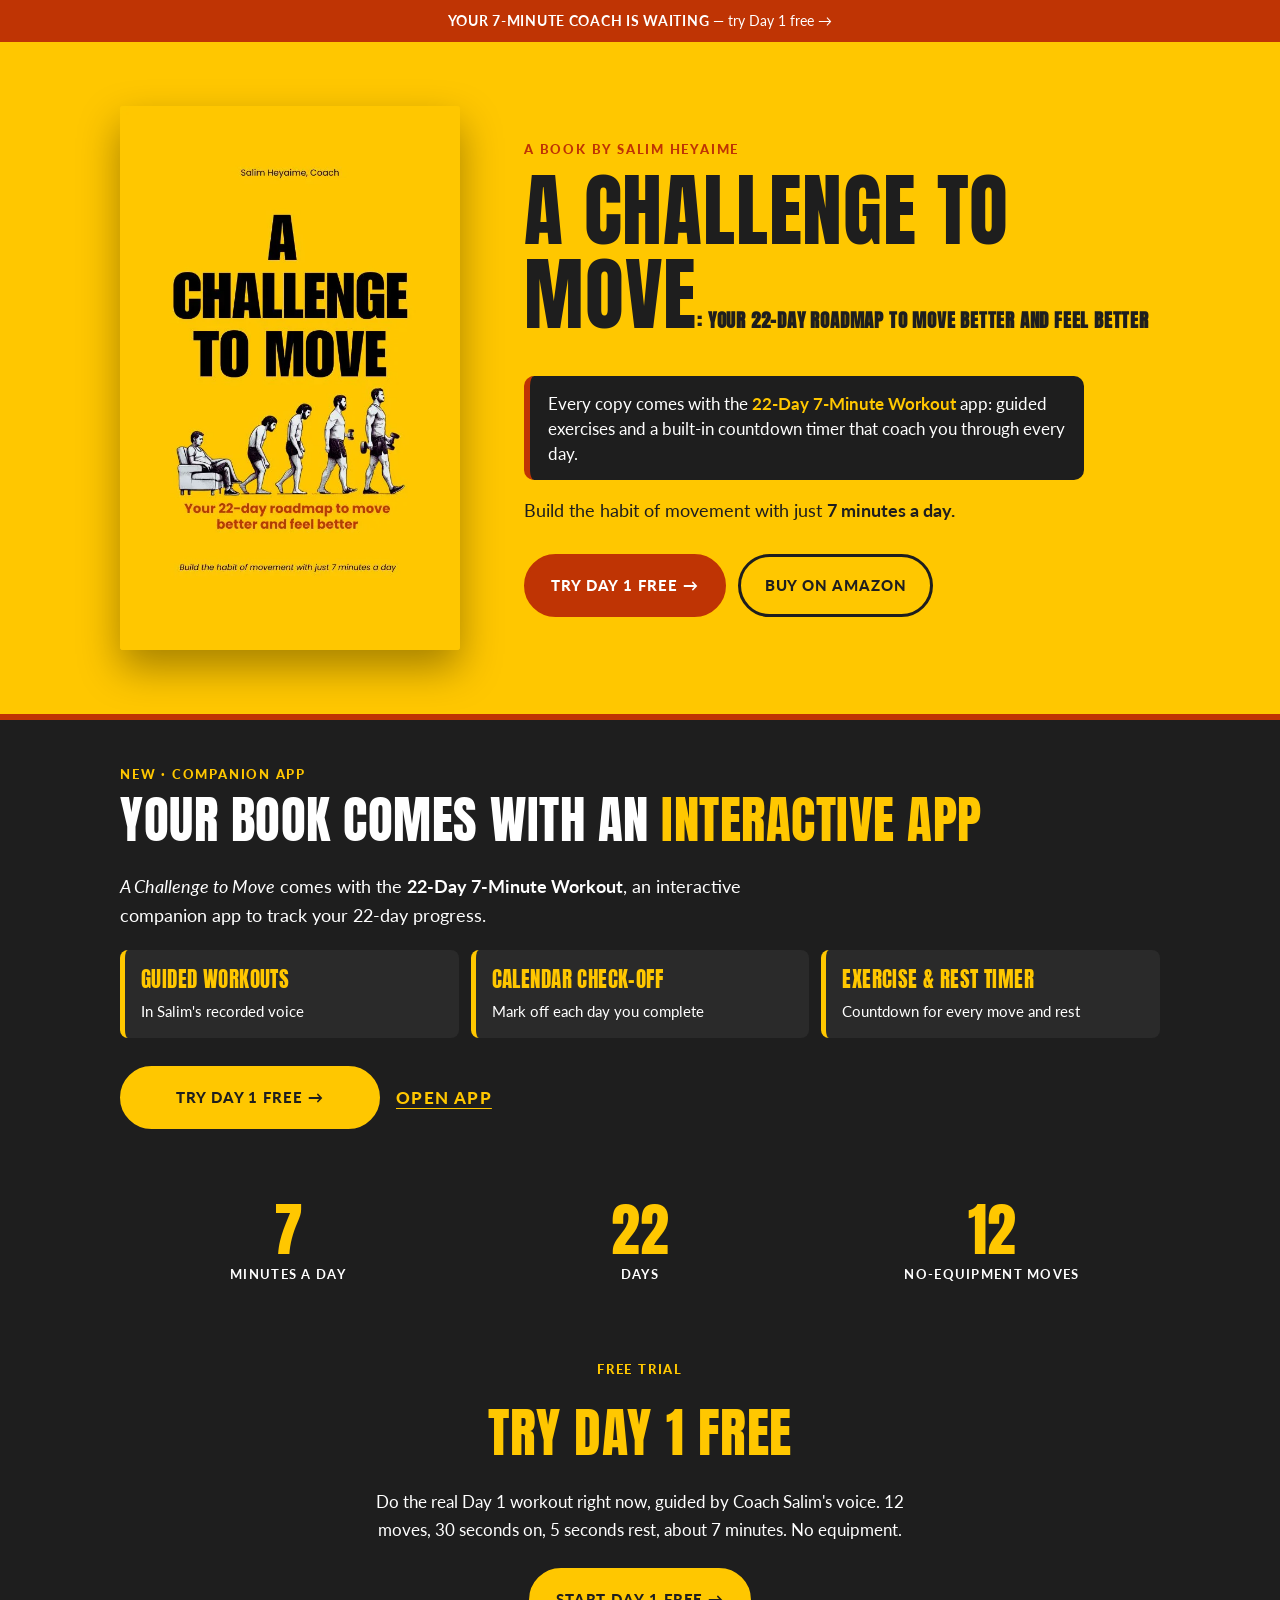
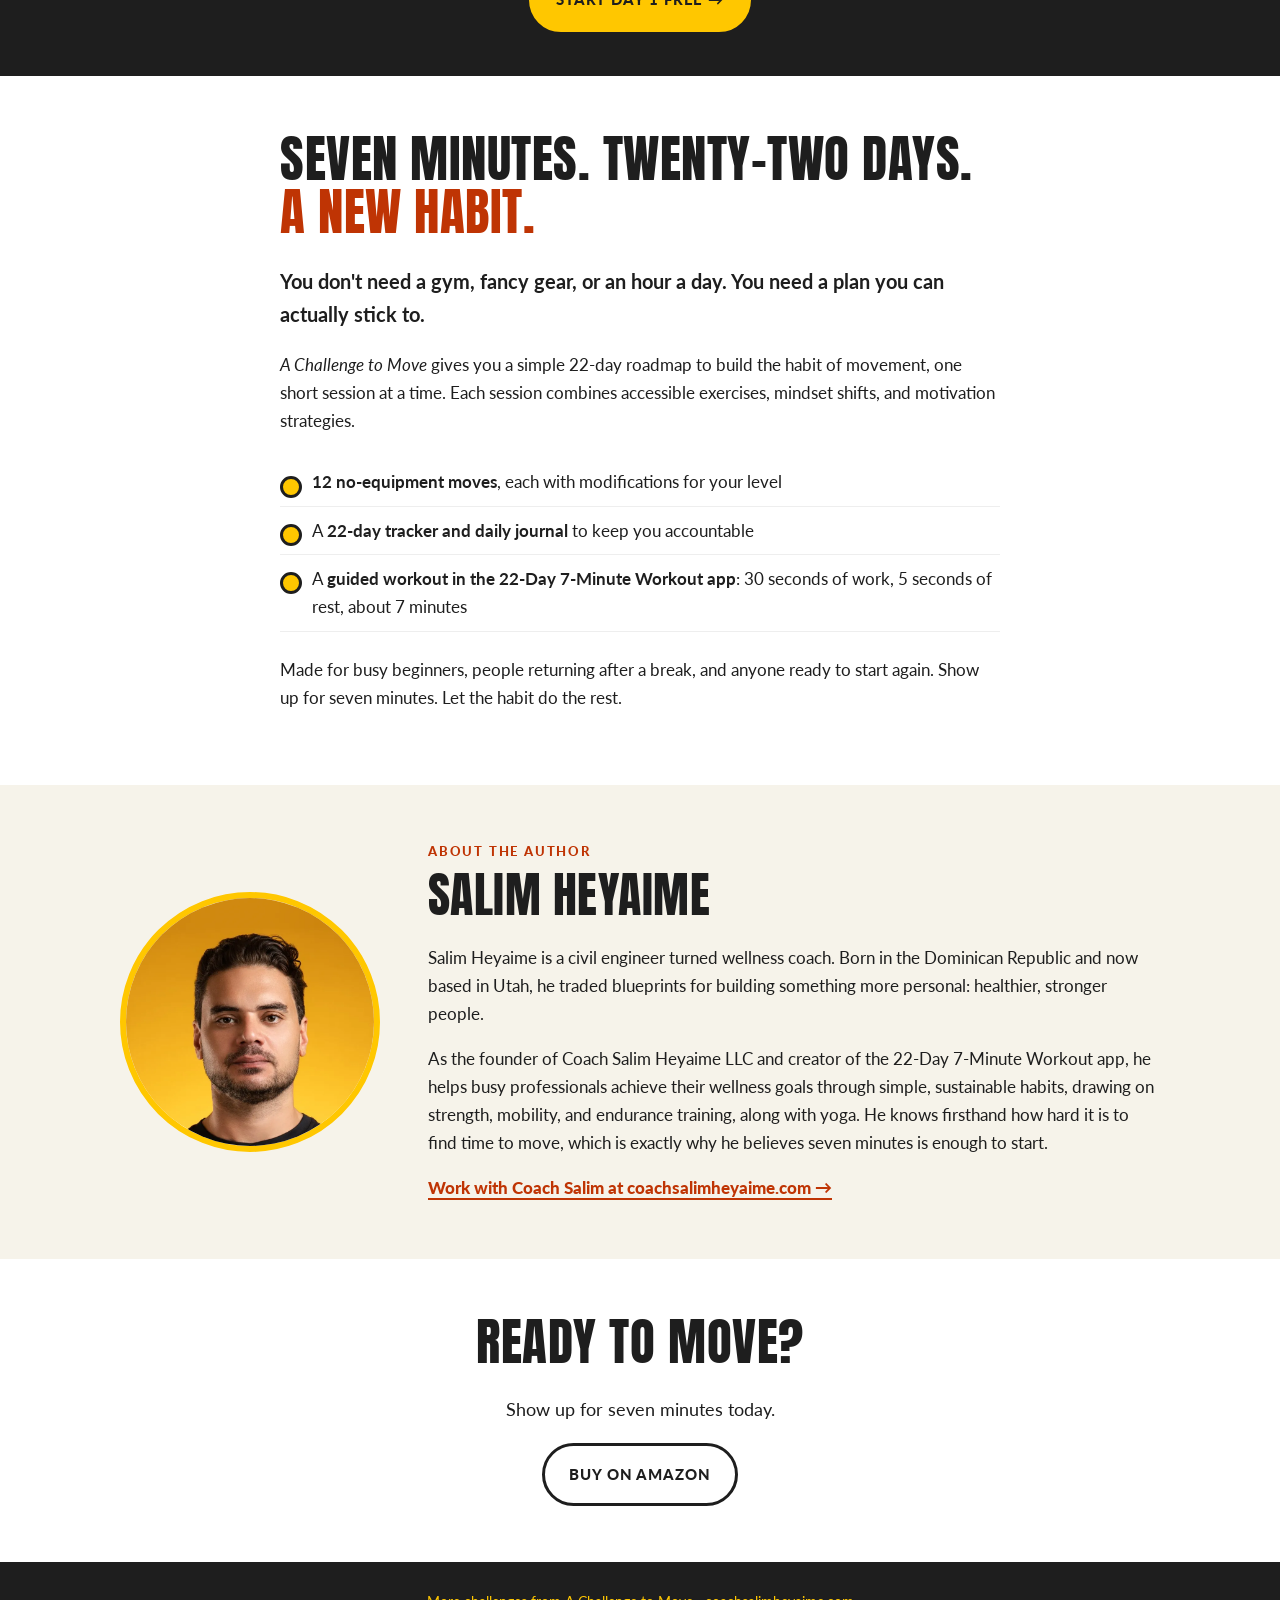
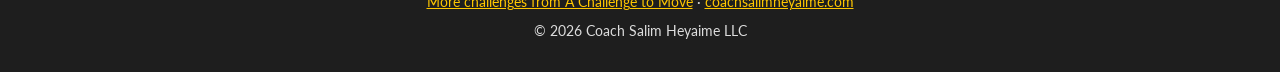
==== index.html @ e71013c6 "Merge remote-tracking branch 'origin/main' into preview/headshot-lower" ====
<!DOCTYPE html>
<html lang="en">
<head>
<!-- Google tag (gtag.js) -->
<script async src="https://www.googletagmanager.com/gtag/js?id=G-0BK0TK88WT"></script>
<script>window.dataLayer=window.dataLayer||[];function gtag(){dataLayer.push(arguments);}gtag('js',new Date());gtag('config','G-0BK0TK88WT');</script>
<script src="/js/ga-events.js" defer></script>
<meta charset="utf-8">
<meta name="viewport" content="width=device-width, initial-scale=1">
<title>A Challenge to Move | 22-Day Roadmap by Salim Heyaime</title>
<meta name="description" content="A 22-day roadmap to build the habit of movement in 7 minutes a day, no equipment. Every paperback comes with a guided workout app. By Salim Heyaime.">
<link rel="canonical" href="https://book.coachsalimheyaime.com/">
<meta name="theme-color" content="#FFC700">
<meta property="og:type" content="book">
<meta property="og:title" content="A Challenge to Move by Salim Heyaime">
<meta property="og:description" content="Your 22-Day Roadmap to Move Better and Feel Better. Build the habit of movement with just 7 minutes a day.">
<meta property="og:url" content="https://book.coachsalimheyaime.com/">
<meta property="og:image" content="https://book.coachsalimheyaime.com/img/og.jpg">
<meta property="og:image:width" content="1200">
<meta property="og:image:height" content="630">
<meta property="og:image:alt" content="A Challenge to Move book cover by Salim Heyaime">
<meta name="twitter:card" content="summary_large_image">
<meta name="twitter:title" content="A Challenge to Move | 22-Day Roadmap by Salim Heyaime">
<meta name="twitter:description" content="A 22-day roadmap to build the habit of movement in 7 minutes a day, no equipment. Every paperback comes with a guided workout app. By Salim Heyaime.">
<meta name="twitter:image" content="https://book.coachsalimheyaime.com/img/og.jpg">
<link rel="icon" href="favicon.ico" sizes="any">
<link rel="icon" type="image/png" sizes="32x32" href="favicon-32.png">
<link rel="apple-touch-icon" href="apple-touch-icon.png">
<link rel="preconnect" href="https://fonts.googleapis.com">
<link rel="preconnect" href="https://fonts.gstatic.com" crossorigin>
<link rel="stylesheet" href="https://fonts.googleapis.com/css2?family=Anton&amp;family=Lato:wght@400;700;900&amp;display=swap">
<link rel="stylesheet" href="styles.css">
<script type="application/ld+json">
{"@context":"https://schema.org","@type":"Book","name":"A Challenge to Move","alternativeHeadline":"Your 22-Day Roadmap to Move Better and Feel Better","author":{"@type":"Person","name":"Salim Heyaime","url":"https://coachsalimheyaime.com"},"image":"https://book.coachsalimheyaime.com/img/book-cover.jpg","url":"https://book.coachsalimheyaime.com/","bookFormat":"https://schema.org/Paperback","sameAs":"https://www.amazon.com/dp/B0HN22P5F4","offers":{"@type":"Offer","url":"https://www.amazon.com/dp/B0HN22P5F4"}}
</script>
</head>
<body>
<a class="skip" href="#main">Skip to content</a>
<a class="try-strip" href="/try/"><strong>Your 7-minute coach is waiting</strong> &mdash; try Day 1 free &rarr;</a>
<header class="hero">
  <div class="wrap hero-grid">
    <picture class="cover">
      <source srcset="img/book-cover.webp" type="image/webp">
      <img src="img/book-cover.jpg" width="625" height="1000" alt="A Challenge to Move book cover: Your 22-Day Roadmap to Move Better and Feel Better, by Salim Heyaime">
    </picture>
    <div class="hero-text">
      <p class="eyebrow">A book by Salim Heyaime</p>
      <h1>A Challenge to Move<span class="subtitle">: Your 22-Day Roadmap to Move Better and Feel Better</span></h1>
      <p class="app-pitch">Every copy comes with the <strong>22-Day 7-Minute Workout</strong> app: guided exercises and a built-in countdown timer that coach you through every day.</p>
      <p class="tagline">Build the habit of movement with just <strong>7 minutes a day.</strong></p>
      <div class="ctas">
        <a class="btn btn-dark" href="/try/">Try Day 1 free &rarr;</a>
        <a class="btn btn-secondary" href="https://www.amazon.com/dp/B0HN22P5F4" target="_blank" rel="noopener">Buy on Amazon</a>
      </div>
    </div>
  </div>
</header>

<main id="main">
  <section class="app-announce" aria-labelledby="app-h">
    <div class="wrap app-grid">
      <div>
        <p class="eyebrow">New &middot; Companion app</p>
        <h2 id="app-h">Your book comes with an <span class="y">interactive app</span></h2>
        <p class="app-lede"><em>A Challenge to Move</em> comes with the <strong>22-Day 7-Minute Workout</strong>, an interactive companion app to track your 22-day progress.</p>
        <ul class="app-feats">
          <li><b>Guided workouts</b><span>In Salim's recorded voice</span></li>
          <li><b>Calendar check-off</b><span>Mark off each day you complete</span></li>
          <li><b>Exercise &amp; rest timer</b><span>Countdown for every move and rest</span></li>
        </ul>
        <div class="app-ctas">
          <a class="btn btn-yellow" href="/try/">Try Day 1 free &rarr;</a>
          <a class="app-link" href="https://app.coachsalimheyaime.com">Open App</a>
        </div>
      </div>
    </div>
  </section>
  <section class="band" aria-labelledby="stats-h">
    <h2 id="stats-h" class="visually-hidden">The program at a glance</h2>
    <ul class="wrap stats">
      <li><span class="num">7</span><span class="lbl">minutes a day</span></li>
      <li><span class="num">22</span><span class="lbl">days</span></li>
      <li><span class="num">12</span><span class="lbl">no-equipment moves</span></li>
    </ul>
  </section>

  <section class="try-band" aria-labelledby="try-h">
    <div class="wrap">
      <p class="eyebrow">Free trial</p>
      <h2 id="try-h">Try Day 1 free</h2>
      <p>Do the real Day 1 workout right now, guided by Coach Salim's voice. 12 moves, 30 seconds on, 5 seconds rest, about 7 minutes. No equipment.</p>
      <a class="btn btn-primary" href="/try/">Start Day 1 free &rarr;</a>
    </div>
  </section>

  <section class="about-book wrap" aria-labelledby="book-h">
    <h2 id="book-h">Seven minutes. Twenty-two days. <span class="rust">A new habit.</span></h2>
    <p class="lead">You don't need a gym, fancy gear, or an hour a day. You need a plan you can actually stick to.</p>
    <p><em>A Challenge to Move</em> gives you a simple 22-day roadmap to build the habit of movement, one short session at a time. Each session combines accessible exercises, mindset shifts, and motivation strategies.</p>
    <ul class="features">
      <li><strong>12 no-equipment moves</strong>, each with modifications for your level</li>
      <li>A <strong>22-day tracker and daily journal</strong> to keep you accountable</li>
      <li>A <strong>guided workout in the 22-Day 7-Minute Workout app</strong>: 30 seconds of work, 5 seconds of rest, about 7 minutes</li>
    </ul>
    <p>Made for busy beginners, people returning after a break, and anyone ready to start again. Show up for seven minutes. Let the habit do the rest.</p>
  </section>

  <section class="author" aria-labelledby="author-h">
    <div class="wrap author-grid">
      <picture class="portrait">
        <source srcset="img/salim-headshot-2026-headroom.webp" type="image/webp">
        <img src="img/salim-headshot-2026-headroom.jpg" width="400" height="540" alt="Portrait of coach Salim Heyaime" loading="lazy">
      </picture>
      <div>
        <p class="eyebrow">About the author</p>
        <h2 id="author-h">Salim Heyaime</h2>
        <p>Salim Heyaime is a civil engineer turned wellness coach. Born in the Dominican Republic and now based in Utah, he traded blueprints for building something more personal: healthier, stronger people.</p>
        <p>As the founder of Coach Salim Heyaime LLC and creator of the 22-Day 7-Minute Workout app, he helps busy professionals achieve their wellness goals through simple, sustainable habits, drawing on strength, mobility, and endurance training, along with yoga. He knows firsthand how hard it is to find time to move, which is exactly why he believes seven minutes is enough to start.</p>
        <a class="text-link" href="https://coachsalimheyaime.com">Work with Coach Salim at coachsalimheyaime.com &rarr;</a>
      </div>
    </div>
  </section>

  <section class="final wrap" aria-labelledby="final-h">
    <h2 id="final-h">Ready to move?</h2>
    <p>Show up for seven minutes today.</p>
    <div class="ctas center">
      <a class="btn btn-secondary dark" href="https://www.amazon.com/dp/B0HN22P5F4" target="_blank" rel="noopener">Buy on Amazon</a>
    </div>
  </section>
</main>

<footer class="footer">
  <div class="wrap">
    <p><a href="https://achallengetomove.com">More challenges from A Challenge to Move</a> · <a href="https://coachsalimheyaime.com">coachsalimheyaime.com</a></p>
    <p>&copy; <span id="yr">2026</span> Coach Salim Heyaime LLC</p>
  </div>
</footer>
<script>document.getElementById('yr').textContent=new Date().getFullYear();</script>
</body>
</html>
---- styles.css ----
:root{--y:#FFC700;--c:#1E1E1E;--r:#BF3404;--w:#fff;--max:1080px}
*{box-sizing:border-box}
html{scroll-behavior:smooth}
body{margin:0;font-family:Lato,system-ui,sans-serif;font-size:1.0625rem;line-height:1.65;color:var(--c);background:var(--w)}
img{max-width:100%;height:auto;display:block}
h1,h2{font-family:Anton,Impact,sans-serif;font-weight:400;text-transform:uppercase;letter-spacing:.01em;line-height:1.05;margin:0 0 .5em}
a{color:inherit}
.wrap{max-width:var(--max);margin:0 auto;padding:0 1.25rem}
.skip{position:absolute;left:-999px;top:0;background:var(--c);color:var(--y);padding:.5rem 1rem;z-index:10}
.skip:focus{left:0}
.visually-hidden{position:absolute;width:1px;height:1px;overflow:hidden;clip:rect(0 0 0 0);white-space:nowrap}
.hero{background:var(--y);padding:2.5rem 0 3rem}
.hero-grid{display:grid;gap:2rem;justify-items:center;text-align:center}
.cover img{width:min(70vw,300px);box-shadow:0 18px 40px rgba(0,0,0,.35);border-radius:3px}
.eyebrow{font-weight:900;text-transform:uppercase;letter-spacing:.14em;font-size:.8rem;color:var(--r);margin:0 0 .5rem}
h1{font-size:clamp(2.6rem,10vw,5rem)}
.subtitle{font-weight:700;font-size:1.2rem;margin:0 0 1rem}
.tagline{font-size:1.1rem;margin:0 0 1.75rem}
.ctas{display:flex;flex-direction:column;gap:.75rem;width:100%;max-width:340px;margin:0 auto}
.btn{display:inline-block;text-align:center;text-decoration:none;font-weight:900;text-transform:uppercase;letter-spacing:.06em;font-size:.95rem;padding:1rem 1.5rem;border-radius:999px;border:3px solid var(--c);transition:transform .15s,box-shadow .15s}
.btn:hover{transform:translateY(-2px);box-shadow:0 6px 0 var(--c)}
.btn:focus-visible,a:focus-visible{outline:3px solid var(--r);outline-offset:3px}
.btn-primary{background:var(--c);color:var(--y)}
.btn-secondary{background:transparent;color:var(--c)}
.band{background:var(--c);color:var(--w);padding:1.75rem 0}
.stats{list-style:none;margin:0 auto;display:grid;grid-template-columns:repeat(3,1fr);gap:1rem;text-align:center}
.num{display:block;font-family:Anton,Impact,sans-serif;font-size:clamp(2.4rem,9vw,3.6rem);color:var(--y);line-height:1}
.lbl{font-size:.8rem;text-transform:uppercase;letter-spacing:.1em;font-weight:700}
.about-book{padding:3.5rem 1.25rem;max-width:760px}
.about-book h2,.final h2{font-size:clamp(2rem,7vw,3.2rem)}
.rust{color:var(--r)}
.lead{font-size:1.25rem;font-weight:700}
.features{list-style:none;padding:0;margin:1.5rem 0}
.features li{position:relative;padding:.6rem 0 .6rem 2rem;border-bottom:1px solid #eee}
.features li::before{content:"";position:absolute;left:0;top:1.05rem;width:1rem;height:1rem;background:var(--y);border:3px solid var(--c);border-radius:50%}
.about-book .btn{margin-top:1rem}
.author{background:#f6f3ea;padding:3.5rem 0}
.author-grid{display:grid;gap:2rem;align-items:center}
.portrait img{width:220px;border-radius:50%;aspect-ratio:1;object-fit:cover;object-position:top;border:6px solid var(--y);margin:0 auto}
.author h2{font-size:clamp(2rem,7vw,3rem)}
.text-link{font-weight:900;color:var(--r);text-decoration-thickness:2px;text-underline-offset:4px}
.final{text-align:center;padding:3.5rem 1.25rem}
.final p{font-size:1.15rem}
.btn-secondary.dark{color:var(--c)}
.footer{background:var(--c);color:#ddd;text-align:center;font-size:.9rem;padding:1.5rem 0}
.footer p{margin:.3rem 0}
.footer a{color:var(--y)}
@media (min-width:820px){
 .hero{padding:4rem 0}
 .hero-grid{grid-template-columns:auto 1fr;text-align:left;justify-items:start;gap:4rem;align-items:center}
 .cover img{width:340px}
 .ctas{flex-direction:row;align-items:flex-start;max-width:none;margin:0}
 .ctas.center{justify-content:center}
 .author-grid{grid-template-columns:260px 1fr;gap:3rem}
 .portrait img{width:260px}
}
@media (prefers-reduced-motion:reduce){*{transition:none!important;scroll-behavior:auto!important}}

.btn-dark{background:var(--r);color:var(--w);border-color:var(--r)}
.btn-dark:hover{background:var(--c);border-color:var(--c);color:var(--y)}
.try-band .btn-primary{background:var(--y);color:var(--c);border-color:var(--y)}
.try-band{background:var(--c);color:var(--w);text-align:center;padding:2.75rem 0}
.try-band h2{color:var(--y);font-size:clamp(2.2rem,8vw,3.4rem)}
.try-band p{max-width:560px;margin:0 auto 1.5rem}
.try-band .eyebrow{color:var(--y)}
.try-strip{display:block;background:var(--r);color:var(--w);text-align:center;text-decoration:none;font-size:.9rem;padding:.7rem 1rem;line-height:1.35}
.try-strip strong{text-transform:uppercase;letter-spacing:.05em}
.try-strip:hover{background:var(--c);color:var(--y)}

.app-announce{background:var(--c);color:var(--w);padding:2.75rem 0;border-top:6px solid var(--r)}
.app-announce .eyebrow{color:var(--y)}
.app-announce h2{font-size:clamp(2rem,7vw,3.2rem)}.app-announce .y{color:var(--y)}
.app-lede{font-size:1.1rem;max-width:640px;margin:0 0 1.25rem}
.app-feats{list-style:none;padding:0;margin:0 0 1.75rem;display:grid;gap:.75rem}
.app-feats li{background:#2a2a2a;border-left:5px solid var(--y);border-radius:8px;padding:.8rem 1rem}
.app-feats b{display:block;font-family:Anton,Impact,sans-serif;font-weight:400;text-transform:uppercase;font-size:1.3rem;color:var(--y);letter-spacing:.02em}
.app-feats span{font-size:.95rem}
.app-ctas{display:flex;flex-direction:column;gap:1rem;align-items:stretch;max-width:340px}
.btn-yellow{background:var(--y);color:var(--c);border-color:var(--y)}
.btn-yellow:hover{box-shadow:0 6px 0 var(--r)}
.app-link{color:var(--y);font-weight:900;text-transform:uppercase;letter-spacing:.08em;text-align:center;text-underline-offset:4px}
.app-link:hover{color:var(--w)}
@media(min-width:800px){.app-feats{grid-template-columns:repeat(3,1fr)}.app-ctas{flex-direction:row;align-items:center;max-width:none}.app-ctas .btn{min-width:260px}}
.app-pitch{background:var(--c);color:var(--w);border-left:6px solid var(--r);border-radius:10px;padding:.9rem 1.1rem;font-size:1.05rem;line-height:1.5;margin:0 0 1rem;max-width:560px;text-align:left}
.app-pitch strong{color:var(--y)}

/* Amazon buy button + small price label */
.buy{display:flex;flex-direction:column;align-items:stretch;gap:.4rem}
.price-note{display:block;text-align:center;font-size:.85rem;font-weight:700;letter-spacing:.02em;color:rgba(30,30,30,.72);line-height:1.3}
.pitch .price-note{color:#ddd;margin:.6rem 0 0}
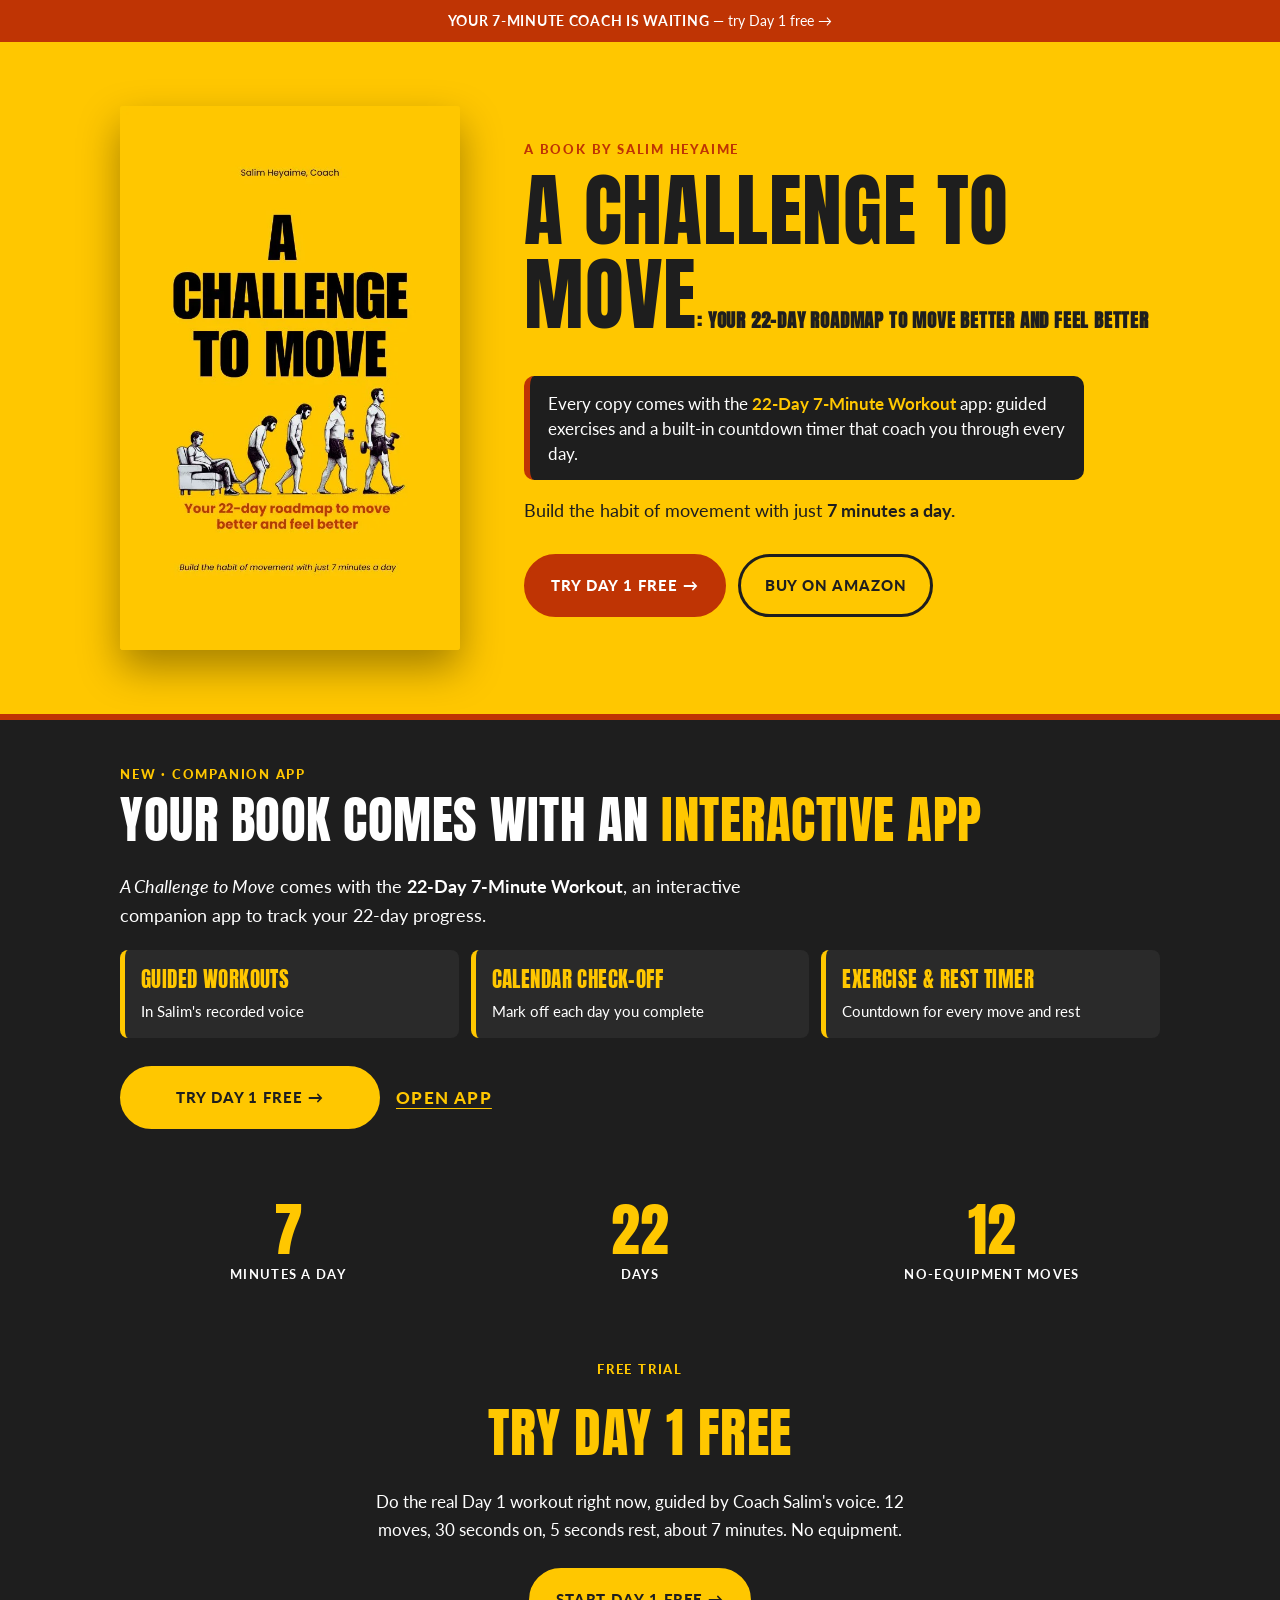
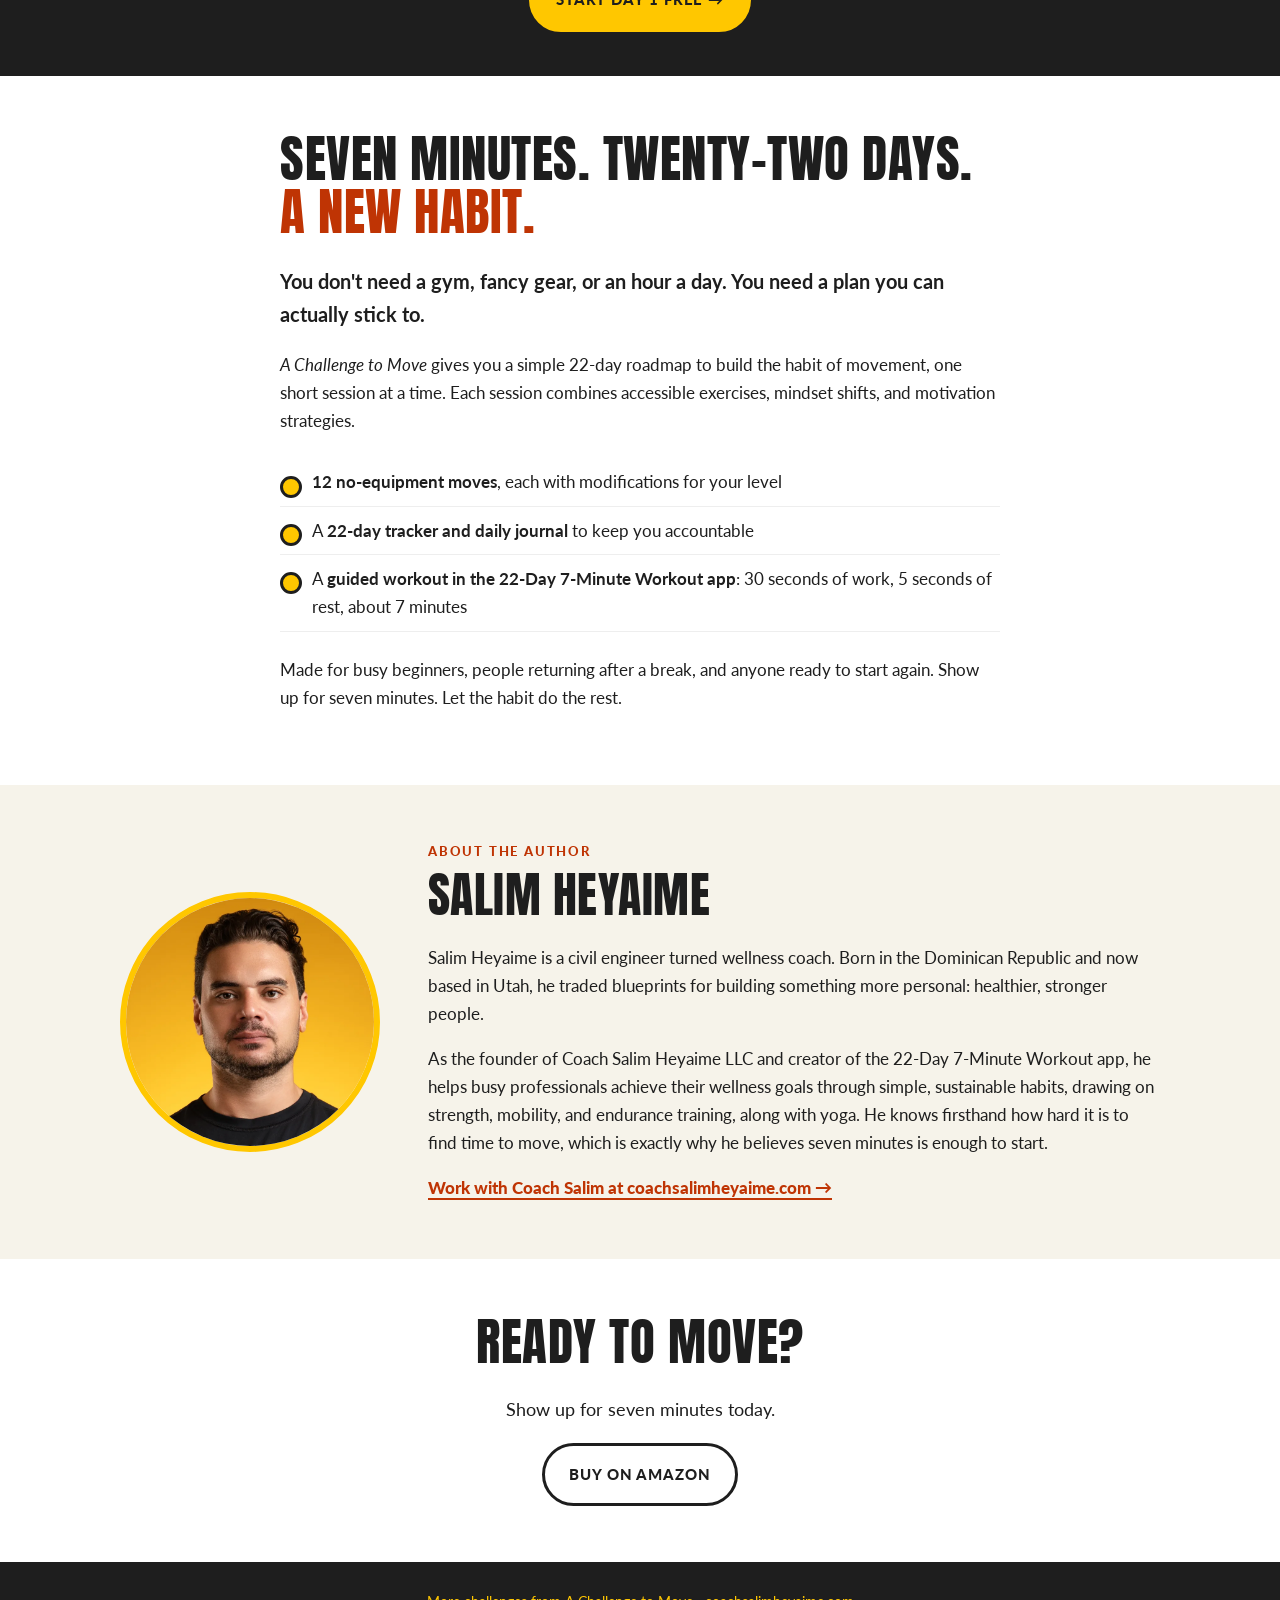
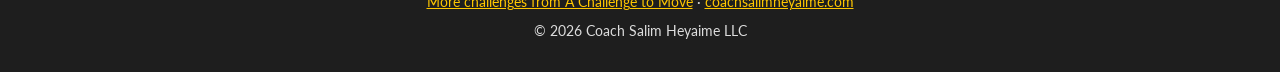
==== commit 50039cde: "Merge preview/external-newtab: external links open in new tab (kept 22-Day 7-Minute Workout name)" ====
--- a/index.html
+++ b/index.html
@@ -70,7 +70,7 @@
         </ul>
         <div class="app-ctas">
           <a class="btn btn-yellow" href="/try/">Try Day 1 free &rarr;</a>
-          <a class="app-link" href="https://app.coachsalimheyaime.com">Open App</a>
+          <a class="app-link" href="https://app.coachsalimheyaime.com" target="_blank" rel="noopener">Open App</a>
         </div>
       </div>
     </div>
@@ -108,15 +108,15 @@
   <section class="author" aria-labelledby="author-h">
     <div class="wrap author-grid">
       <picture class="portrait">
-        <source srcset="img/salim-headshot-2026-headroom.webp" type="image/webp">
-        <img src="img/salim-headshot-2026-headroom.jpg" width="400" height="540" alt="Portrait of coach Salim Heyaime" loading="lazy">
+        <source srcset="img/salim-headshot-2026.webp" type="image/webp">
+        <img src="img/salim-headshot-2026.jpg" width="400" height="500" alt="Portrait of coach Salim Heyaime" loading="lazy">
       </picture>
       <div>
         <p class="eyebrow">About the author</p>
         <h2 id="author-h">Salim Heyaime</h2>
         <p>Salim Heyaime is a civil engineer turned wellness coach. Born in the Dominican Republic and now based in Utah, he traded blueprints for building something more personal: healthier, stronger people.</p>
         <p>As the founder of Coach Salim Heyaime LLC and creator of the 22-Day 7-Minute Workout app, he helps busy professionals achieve their wellness goals through simple, sustainable habits, drawing on strength, mobility, and endurance training, along with yoga. He knows firsthand how hard it is to find time to move, which is exactly why he believes seven minutes is enough to start.</p>
-        <a class="text-link" href="https://coachsalimheyaime.com">Work with Coach Salim at coachsalimheyaime.com &rarr;</a>
+        <a class="text-link" href="https://coachsalimheyaime.com" target="_blank" rel="noopener">Work with Coach Salim at coachsalimheyaime.com &rarr;</a>
       </div>
     </div>
   </section>
@@ -132,10 +132,11 @@
 
 <footer class="footer">
   <div class="wrap">
-    <p><a href="https://achallengetomove.com">More challenges from A Challenge to Move</a> · <a href="https://coachsalimheyaime.com">coachsalimheyaime.com</a></p>
+    <p><a href="https://achallengetomove.com" target="_blank" rel="noopener">More challenges from A Challenge to Move</a> · <a href="https://coachsalimheyaime.com" target="_blank" rel="noopener">coachsalimheyaime.com</a></p>
     <p>&copy; <span id="yr">2026</span> Coach Salim Heyaime LLC</p>
   </div>
 </footer>
 <script>document.getElementById('yr').textContent=new Date().getFullYear();</script>
+<script src="/js/external-links.js" defer></script>
 </body>
 </html>
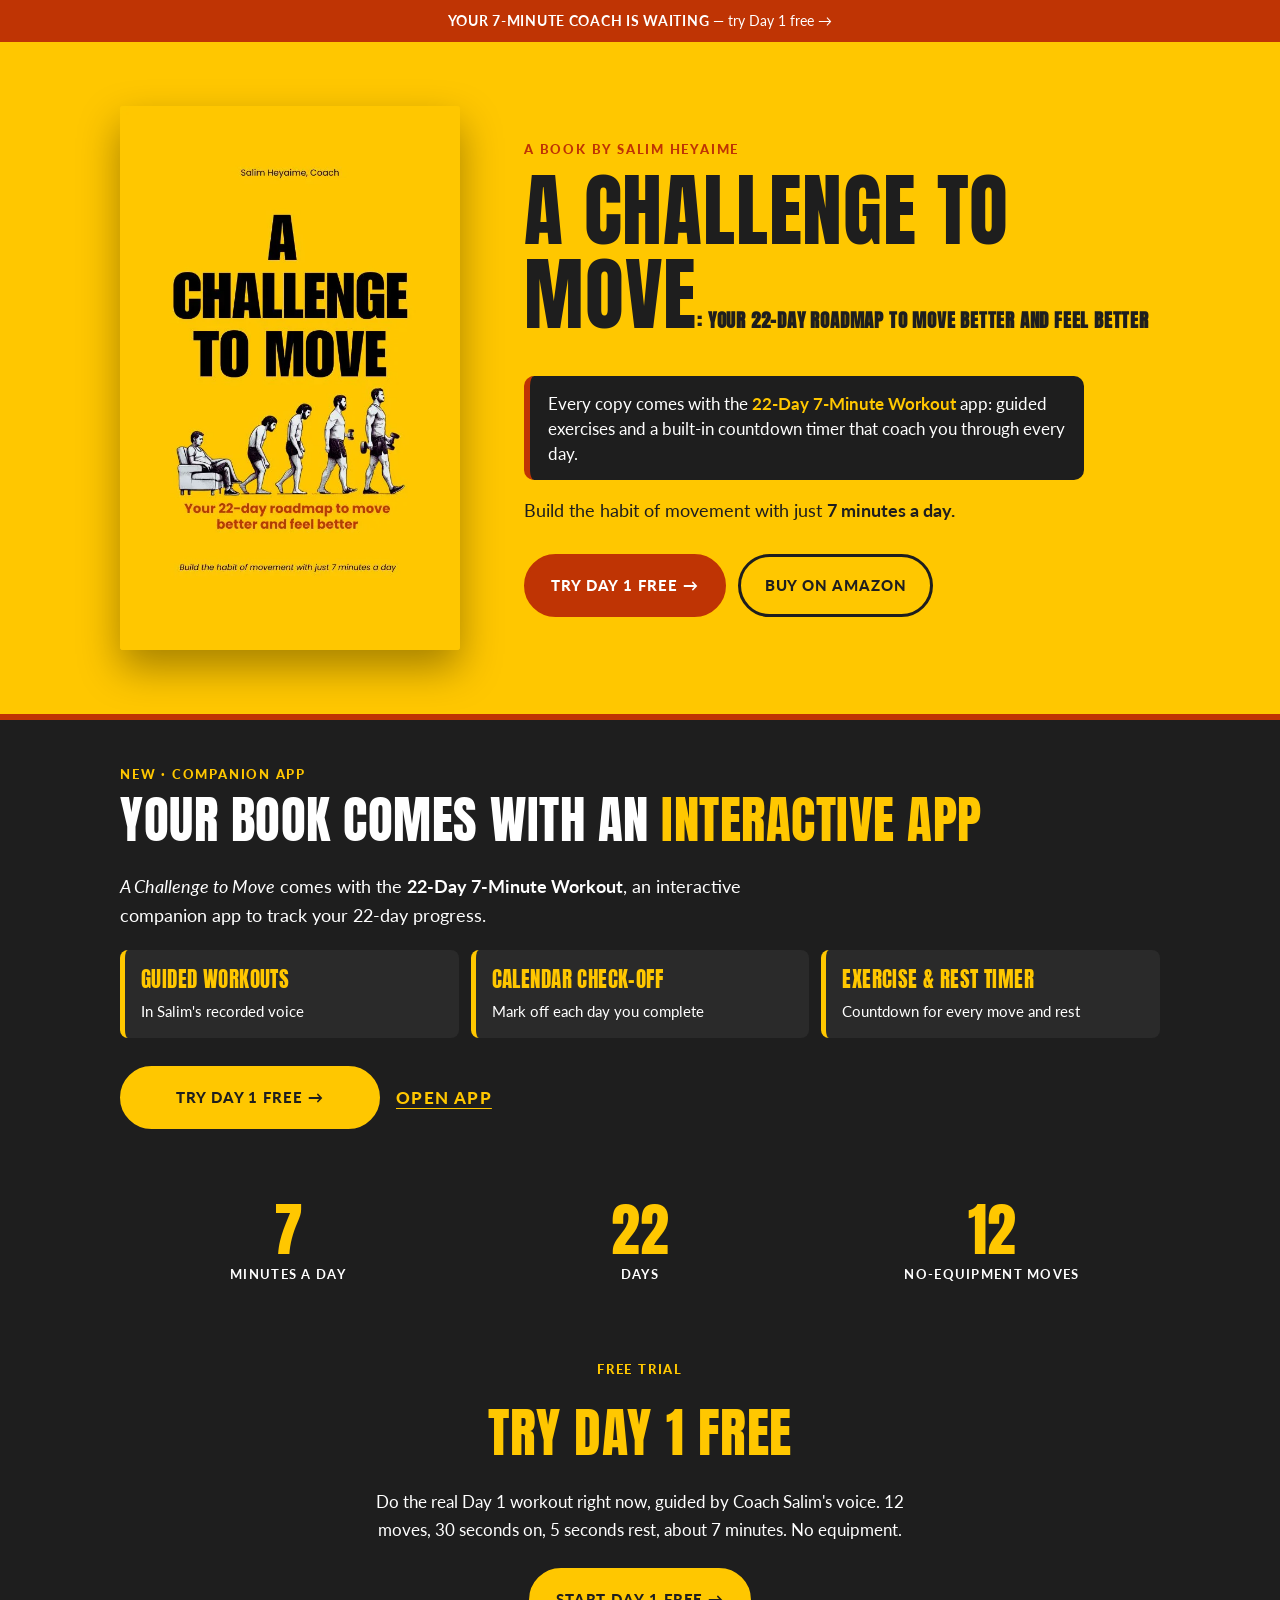
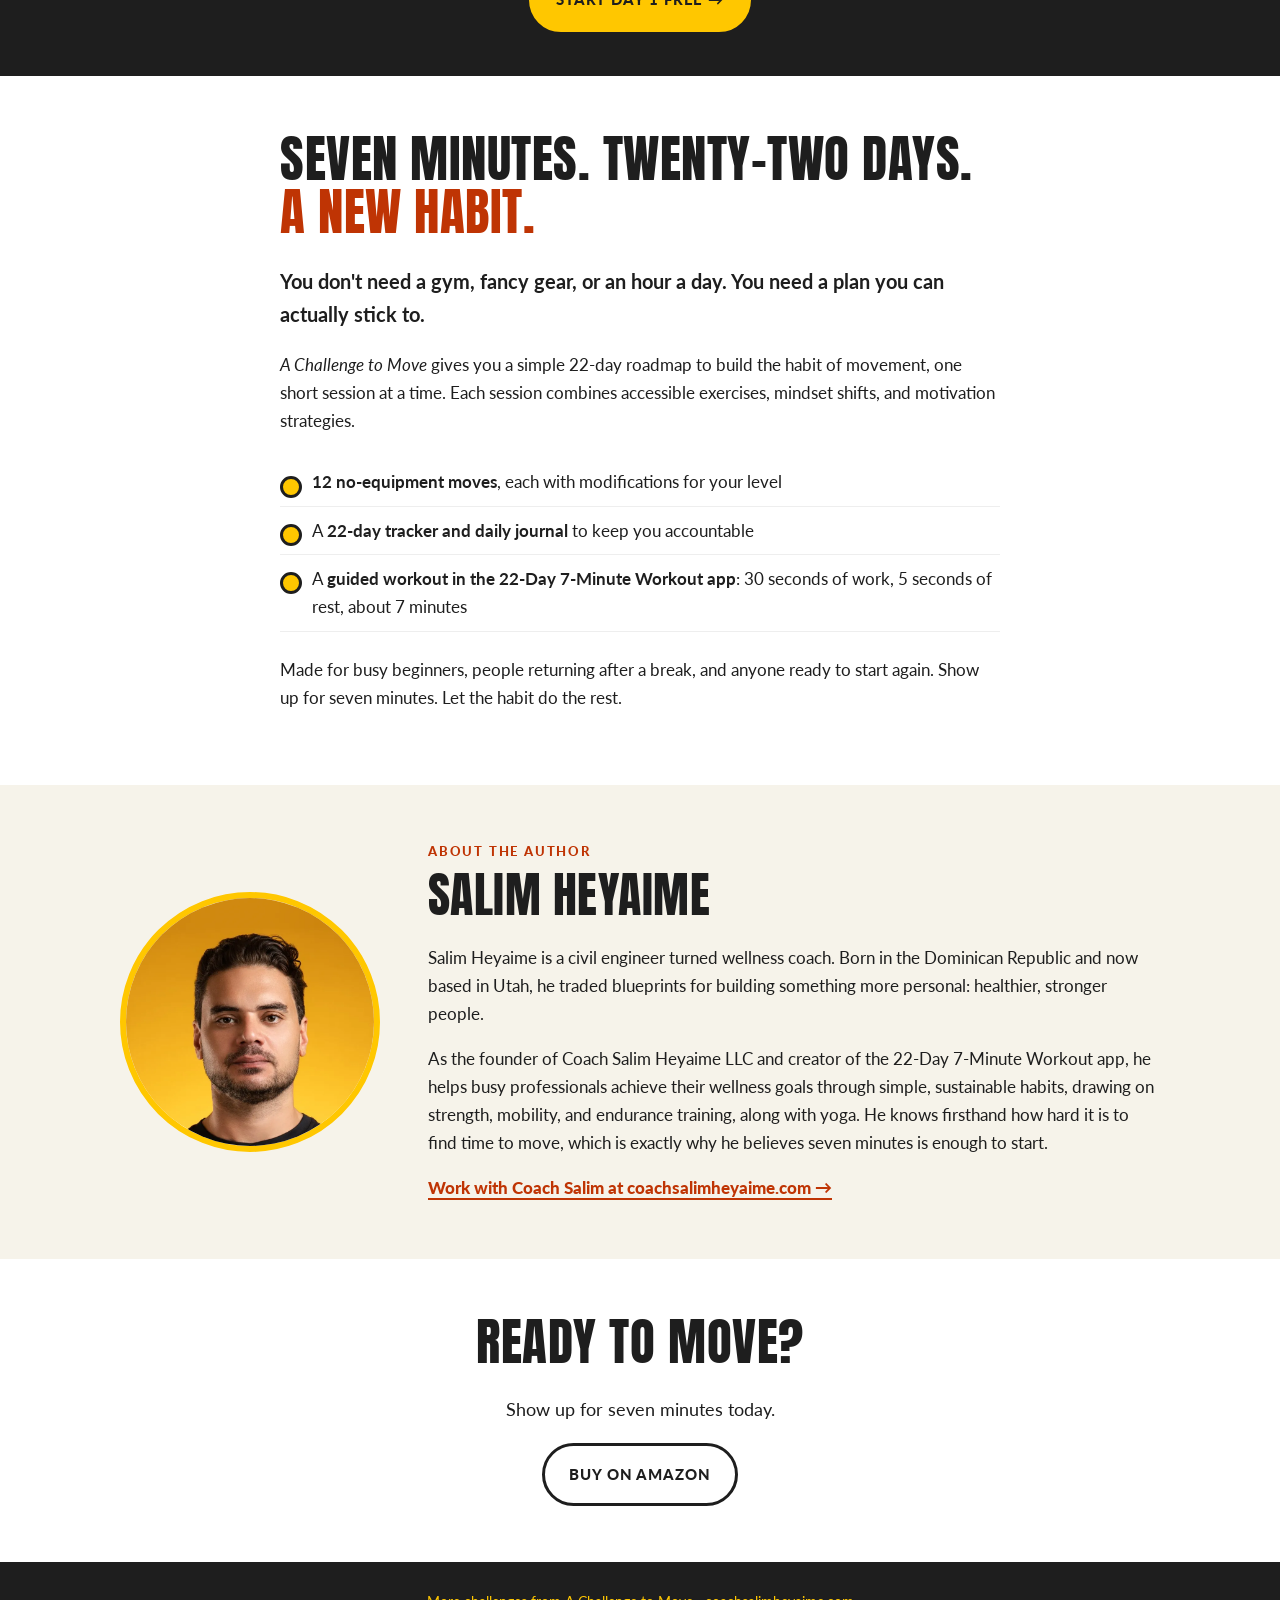
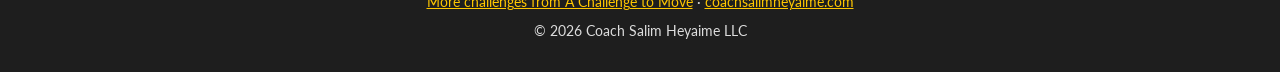
==== commit 33e93795: "Merge preview/headshot-lower: author portrait uses headroom headshot (height 540)" ====
--- a/index.html
+++ b/index.html
@@ -108,8 +108,8 @@
   <section class="author" aria-labelledby="author-h">
     <div class="wrap author-grid">
       <picture class="portrait">
-        <source srcset="img/salim-headshot-2026.webp" type="image/webp">
-        <img src="img/salim-headshot-2026.jpg" width="400" height="500" alt="Portrait of coach Salim Heyaime" loading="lazy">
+        <source srcset="img/salim-headshot-2026-headroom.webp" type="image/webp">
+        <img src="img/salim-headshot-2026-headroom.jpg" width="400" height="540" alt="Portrait of coach Salim Heyaime" loading="lazy">
       </picture>
       <div>
         <p class="eyebrow">About the author</p>
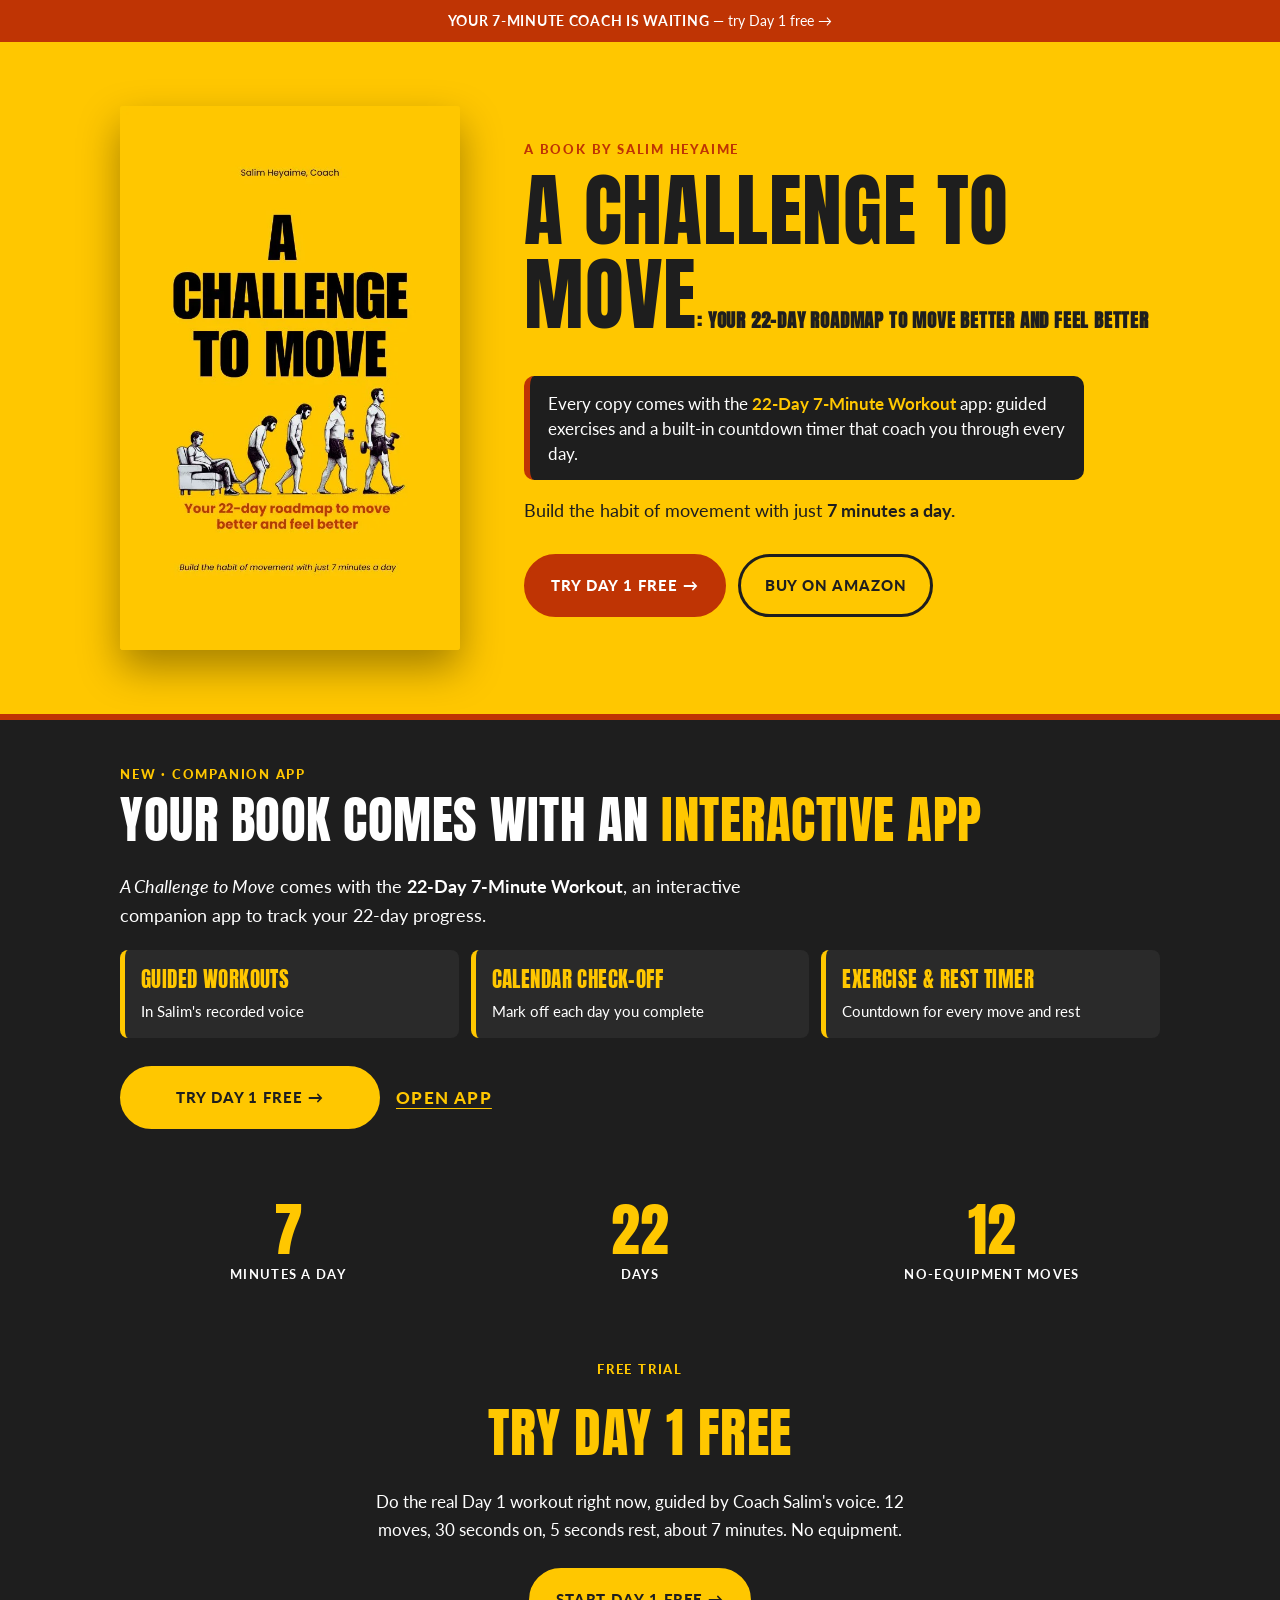
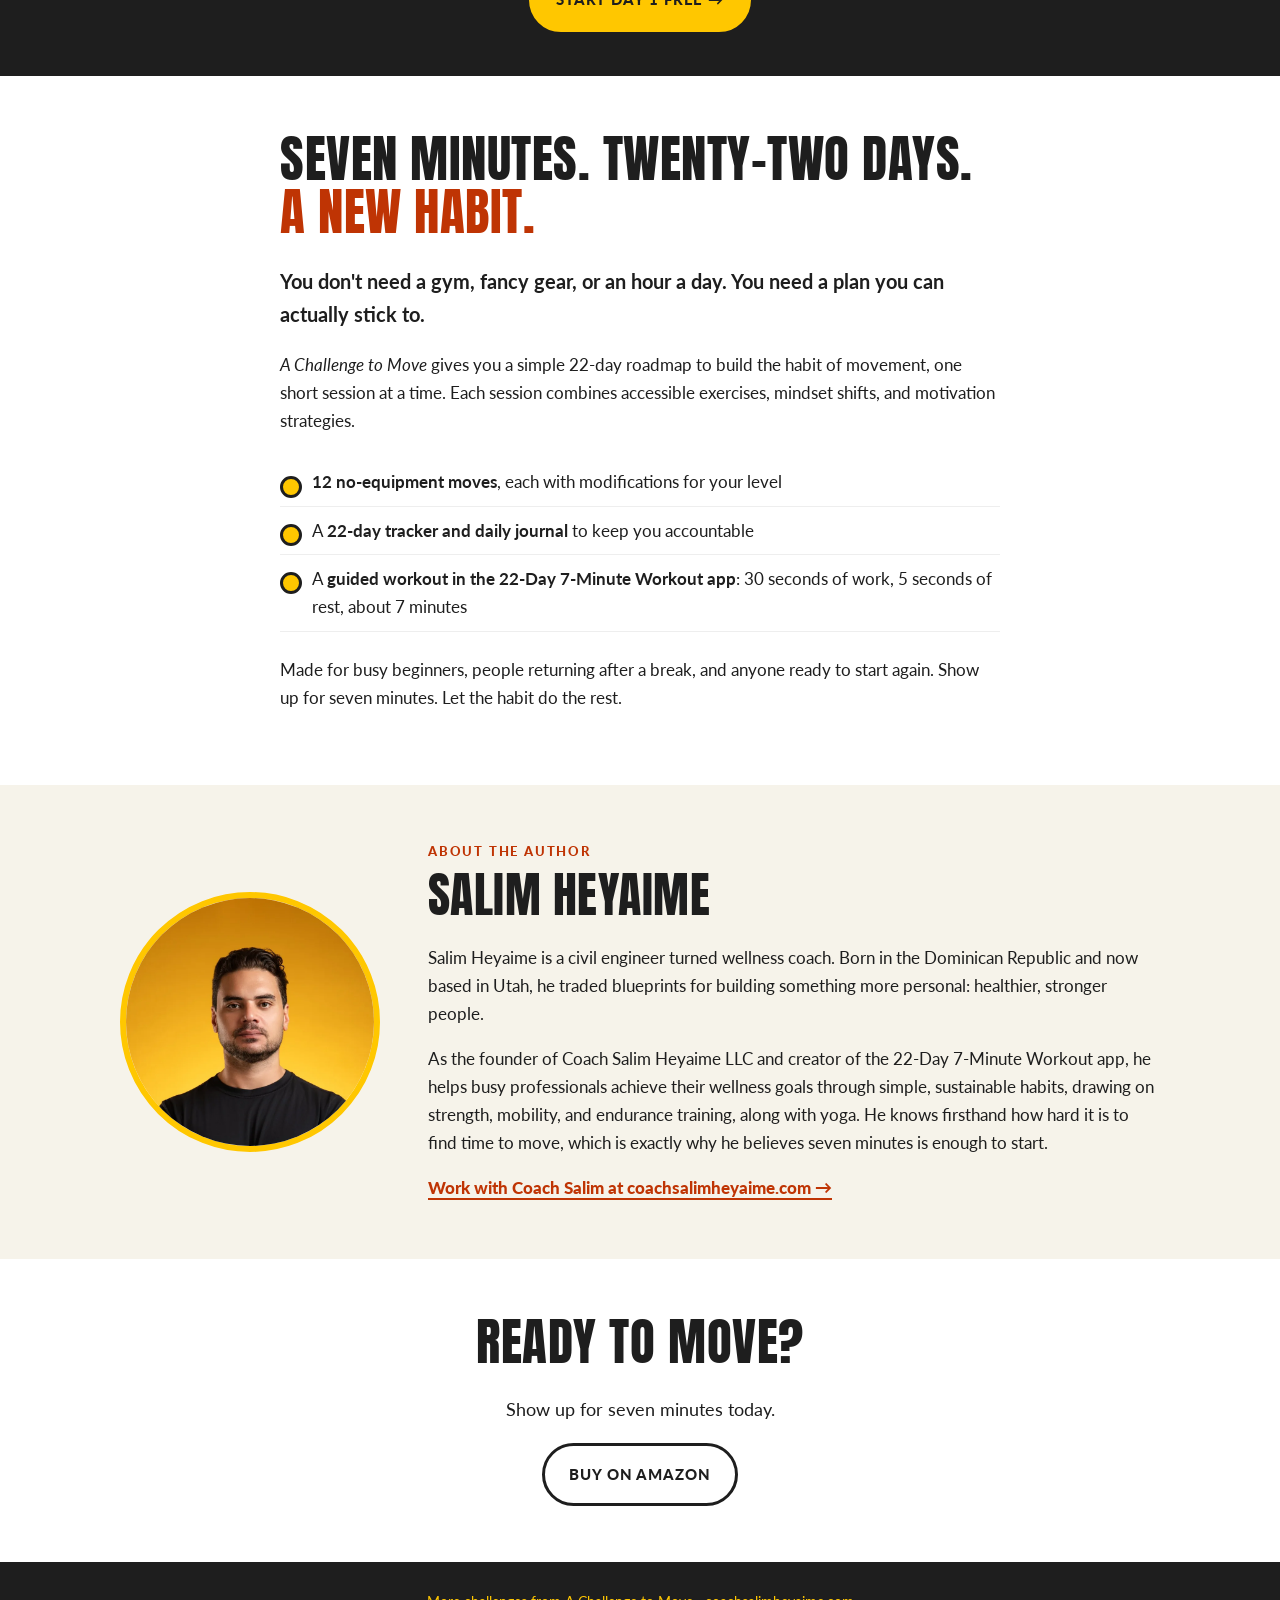
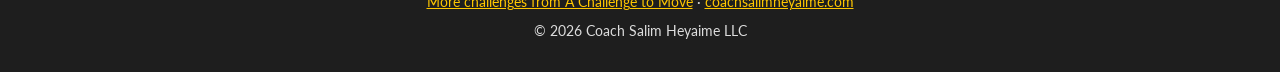
==== commit 283c4708: "Author portrait: zoomed-out square headshot (more shirt/shoulders, yellow headroom) from wider origi" ====
--- a/index.html
+++ b/index.html
@@ -108,8 +108,8 @@
   <section class="author" aria-labelledby="author-h">
     <div class="wrap author-grid">
       <picture class="portrait">
-        <source srcset="img/salim-headshot-2026-headroom.webp" type="image/webp">
-        <img src="img/salim-headshot-2026-headroom.jpg" width="400" height="540" alt="Portrait of coach Salim Heyaime" loading="lazy">
+        <source srcset="img/salim-headshot-2026-wide.webp" type="image/webp">
+        <img src="img/salim-headshot-2026-wide.jpg" width="800" height="800" alt="Portrait of coach Salim Heyaime" loading="lazy">
       </picture>
       <div>
         <p class="eyebrow">About the author</p>
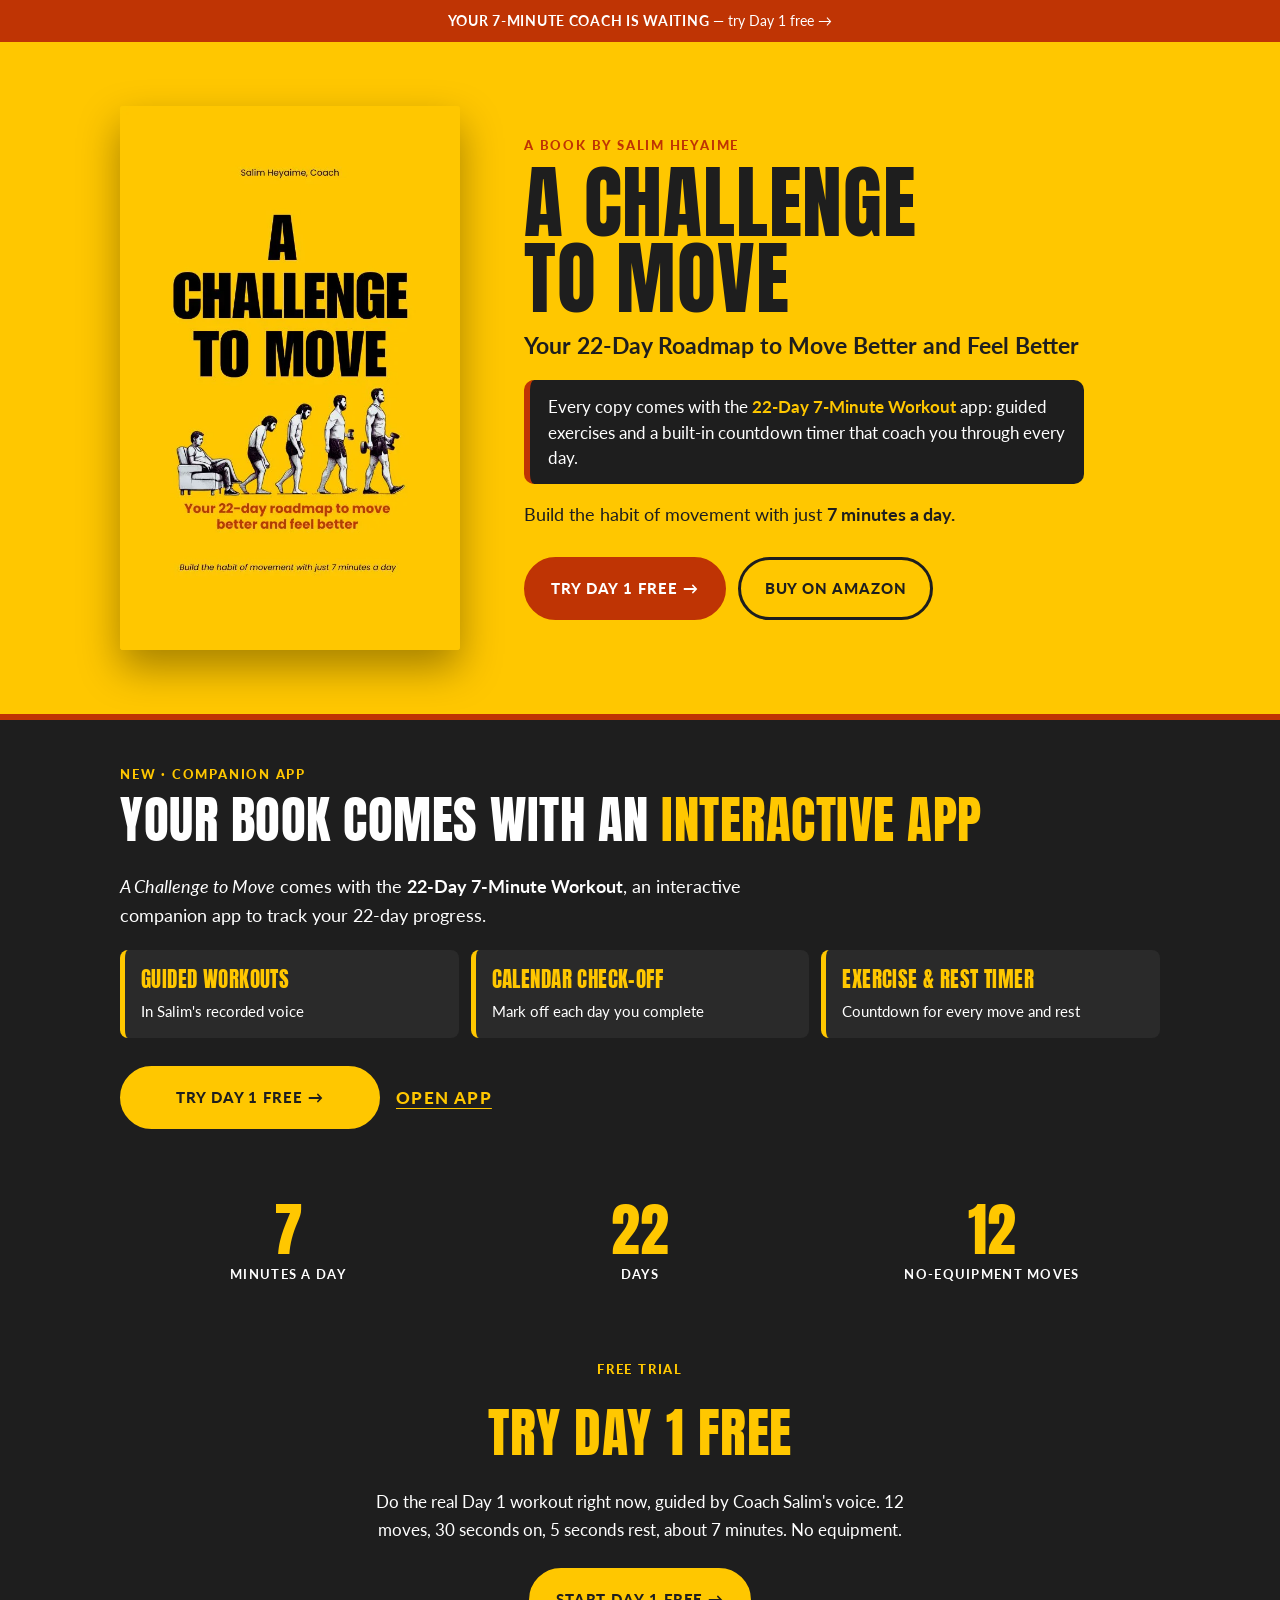
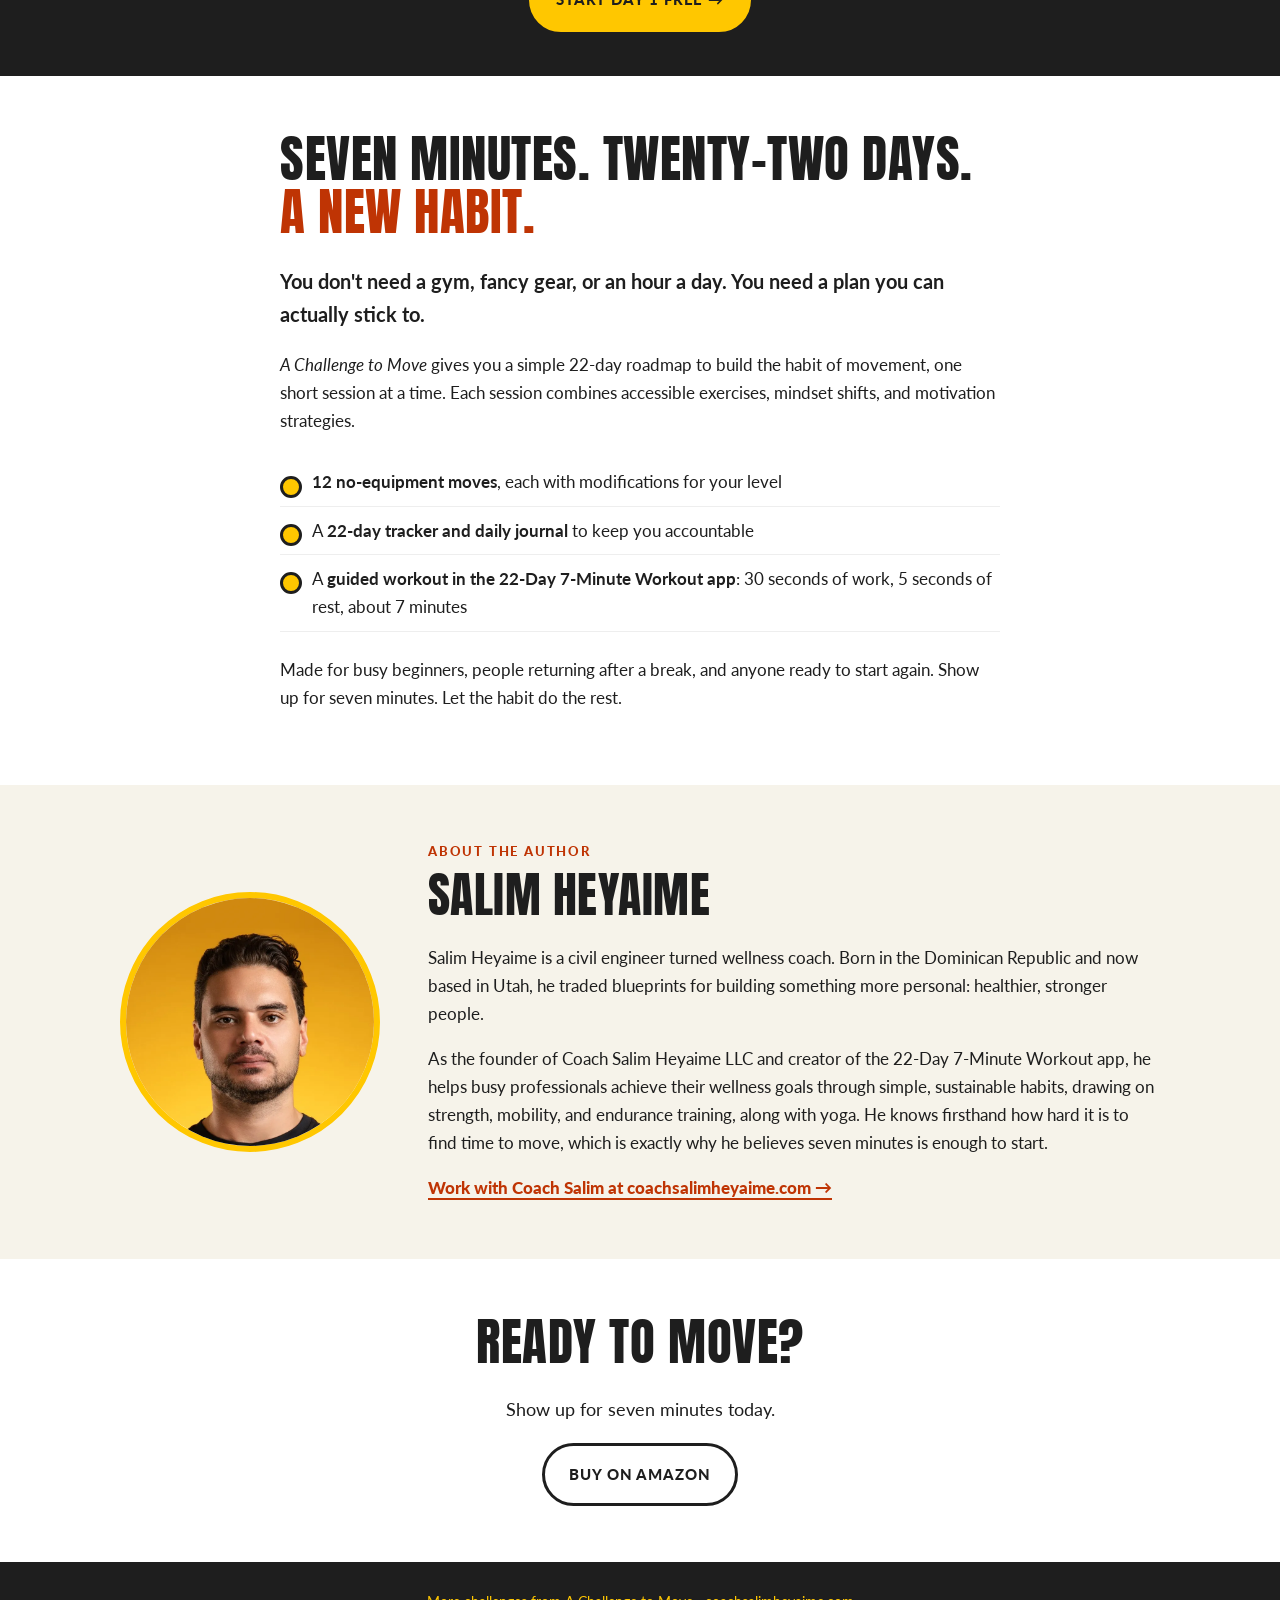
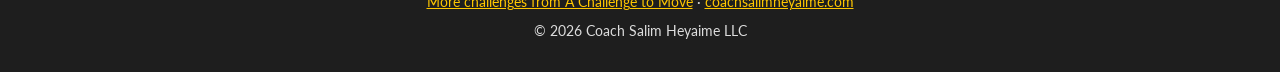
==== commit 570c5337: "Hero: clean title block (A Challenge / To Move) with subtitle on its own lines; softer mobile cover " ====
--- a/index.html
+++ b/index.html
@@ -45,7 +45,7 @@
     </picture>
     <div class="hero-text">
       <p class="eyebrow">A book by Salim Heyaime</p>
-      <h1>A Challenge to Move<span class="subtitle">: Your 22-Day Roadmap to Move Better and Feel Better</span></h1>
+      <h1 class="book-title"><span class="title-main"><span>A Challenge</span> <span>to Move</span></span><span class="visually-hidden">: </span><span class="subtitle">Your 22-Day Roadmap to Move Better and Feel Better</span></h1>
       <p class="app-pitch">Every copy comes with the <strong>22-Day 7-Minute Workout</strong> app: guided exercises and a built-in countdown timer that coach you through every day.</p>
       <p class="tagline">Build the habit of movement with just <strong>7 minutes a day.</strong></p>
       <div class="ctas">
@@ -108,8 +108,8 @@
   <section class="author" aria-labelledby="author-h">
     <div class="wrap author-grid">
       <picture class="portrait">
-        <source srcset="img/salim-headshot-2026-wide.webp" type="image/webp">
-        <img src="img/salim-headshot-2026-wide.jpg" width="800" height="800" alt="Portrait of coach Salim Heyaime" loading="lazy">
+        <source srcset="img/salim-headshot-2026-headroom.webp" type="image/webp">
+        <img src="img/salim-headshot-2026-headroom.jpg" width="400" height="540" alt="Portrait of coach Salim Heyaime" loading="lazy">
       </picture>
       <div>
         <p class="eyebrow">About the author</p>
--- a/styles.css
+++ b/styles.css
@@ -11,10 +11,13 @@
 .visually-hidden{position:absolute;width:1px;height:1px;overflow:hidden;clip:rect(0 0 0 0);white-space:nowrap}
 .hero{background:var(--y);padding:2.5rem 0 3rem}
 .hero-grid{display:grid;gap:2rem;justify-items:center;text-align:center}
-.cover img{width:min(70vw,300px);box-shadow:0 18px 40px rgba(0,0,0,.35);border-radius:3px}
+.cover img{width:min(70vw,300px);box-shadow:0 10px 22px rgba(0,0,0,.3);border-radius:3px}
 .eyebrow{font-weight:900;text-transform:uppercase;letter-spacing:.14em;font-size:.8rem;color:var(--r);margin:0 0 .5rem}
 h1{font-size:clamp(2.6rem,10vw,5rem)}
-.subtitle{font-weight:700;font-size:1.2rem;margin:0 0 1rem}
+.book-title{position:relative;font-size:clamp(2.8rem,14vw,5rem);line-height:.95;margin:0 0 1.25rem;max-width:100%;overflow-wrap:break-word}
+.title-main{display:block;text-wrap:balance}
+.title-main>span{display:block}
+.subtitle{display:block;margin:.85rem auto 0;max-width:24em;font-family:Lato,system-ui,sans-serif;font-weight:700;text-transform:none;letter-spacing:0;font-size:clamp(1.1rem,4.4vw,1.45rem);line-height:1.3;text-wrap:balance}
 .tagline{font-size:1.1rem;margin:0 0 1.75rem}
 .ctas{display:flex;flex-direction:column;gap:.75rem;width:100%;max-width:340px;margin:0 auto}
 .btn{display:inline-block;text-align:center;text-decoration:none;font-weight:900;text-transform:uppercase;letter-spacing:.06em;font-size:.95rem;padding:1rem 1.5rem;border-radius:999px;border:3px solid var(--c);transition:transform .15s,box-shadow .15s}
@@ -48,8 +51,9 @@
 @media (min-width:820px){
  .hero{padding:4rem 0}
  .hero-grid{grid-template-columns:auto 1fr;text-align:left;justify-items:start;gap:4rem;align-items:center}
- .cover img{width:340px}
- .ctas{flex-direction:row;align-items:flex-start;max-width:none;margin:0}
+ .cover img{width:340px;box-shadow:0 18px 40px rgba(0,0,0,.35)}
+ .subtitle{margin-left:0;margin-right:0}
+ .ctas{flex-direction:row;max-width:none;margin:0}
  .ctas.center{justify-content:center}
  .author-grid{grid-template-columns:260px 1fr;gap:3rem}
  .portrait img{width:260px}
@@ -83,8 +87,3 @@
 @media(min-width:800px){.app-feats{grid-template-columns:repeat(3,1fr)}.app-ctas{flex-direction:row;align-items:center;max-width:none}.app-ctas .btn{min-width:260px}}
 .app-pitch{background:var(--c);color:var(--w);border-left:6px solid var(--r);border-radius:10px;padding:.9rem 1.1rem;font-size:1.05rem;line-height:1.5;margin:0 0 1rem;max-width:560px;text-align:left}
 .app-pitch strong{color:var(--y)}
-
-/* Amazon buy button + small price label */
-.buy{display:flex;flex-direction:column;align-items:stretch;gap:.4rem}
-.price-note{display:block;text-align:center;font-size:.85rem;font-weight:700;letter-spacing:.02em;color:rgba(30,30,30,.72);line-height:1.3}
-.pitch .price-note{color:#ddd;margin:.6rem 0 0}
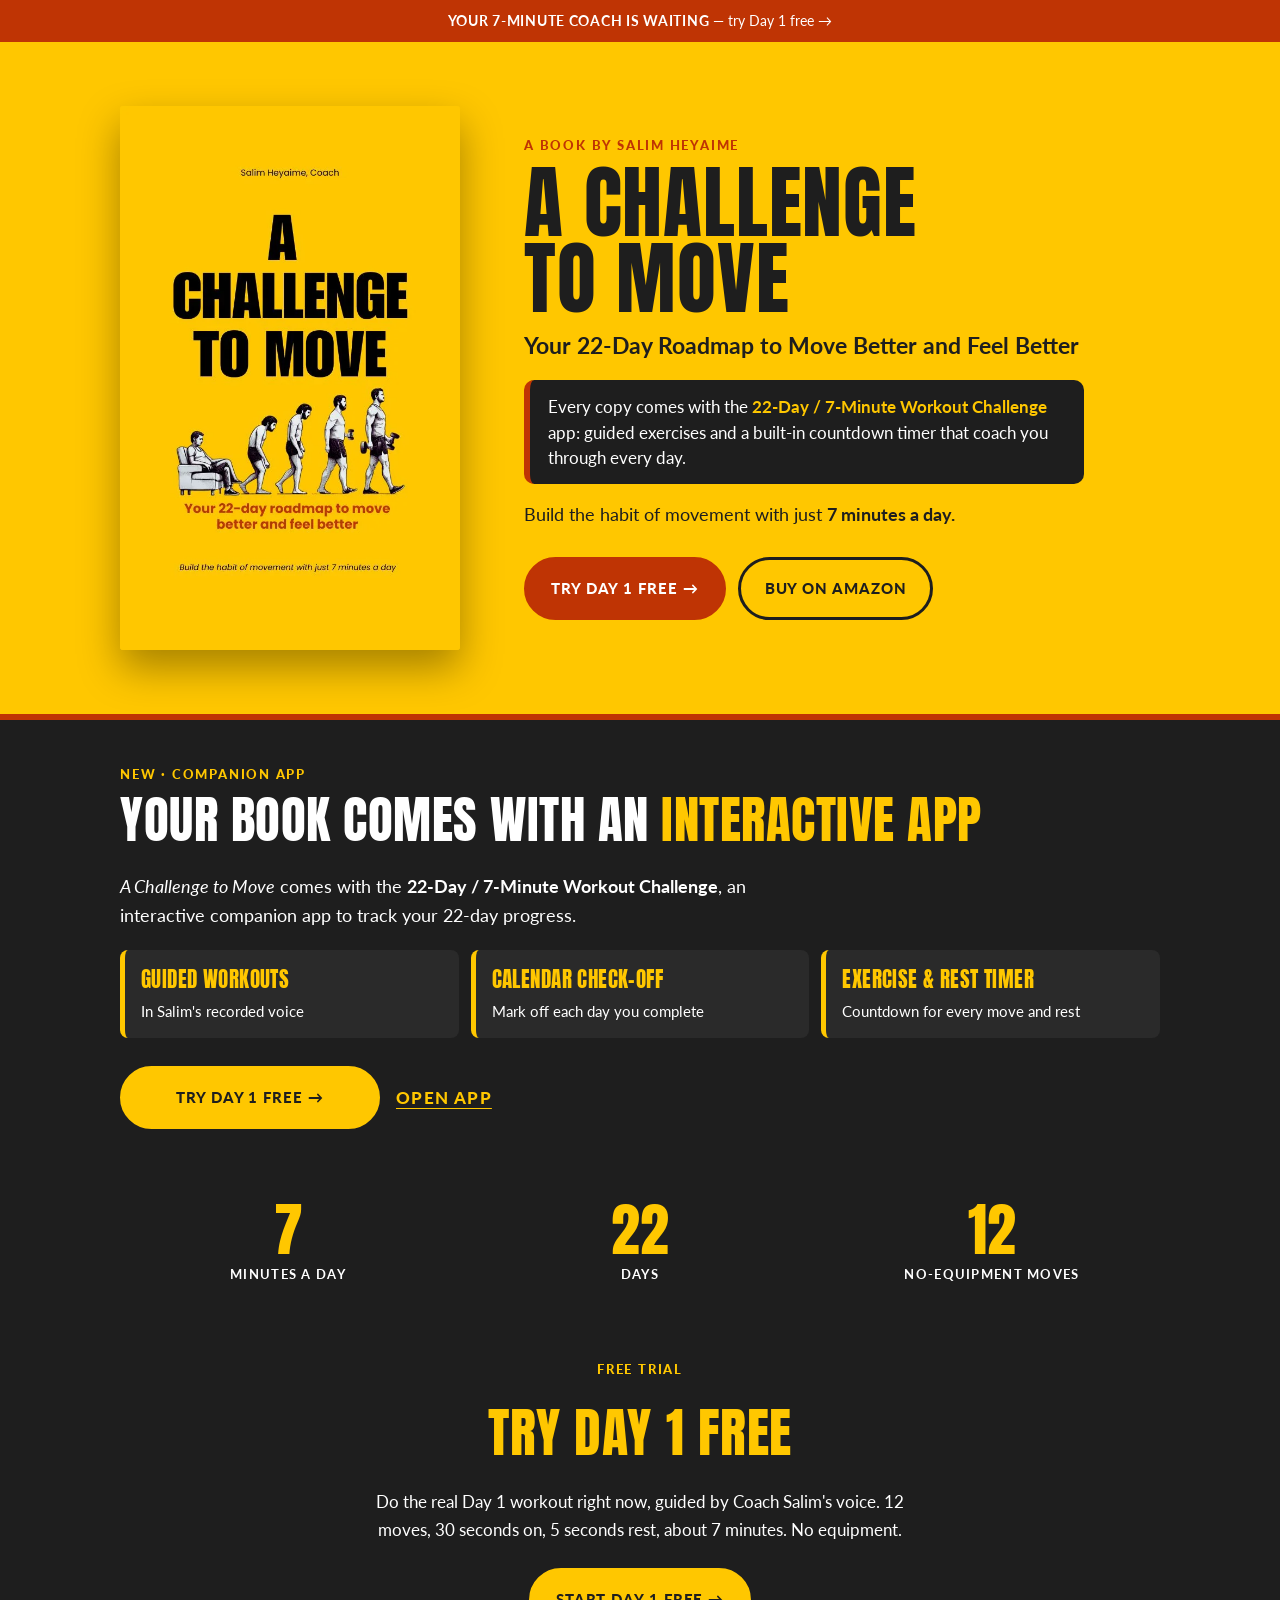
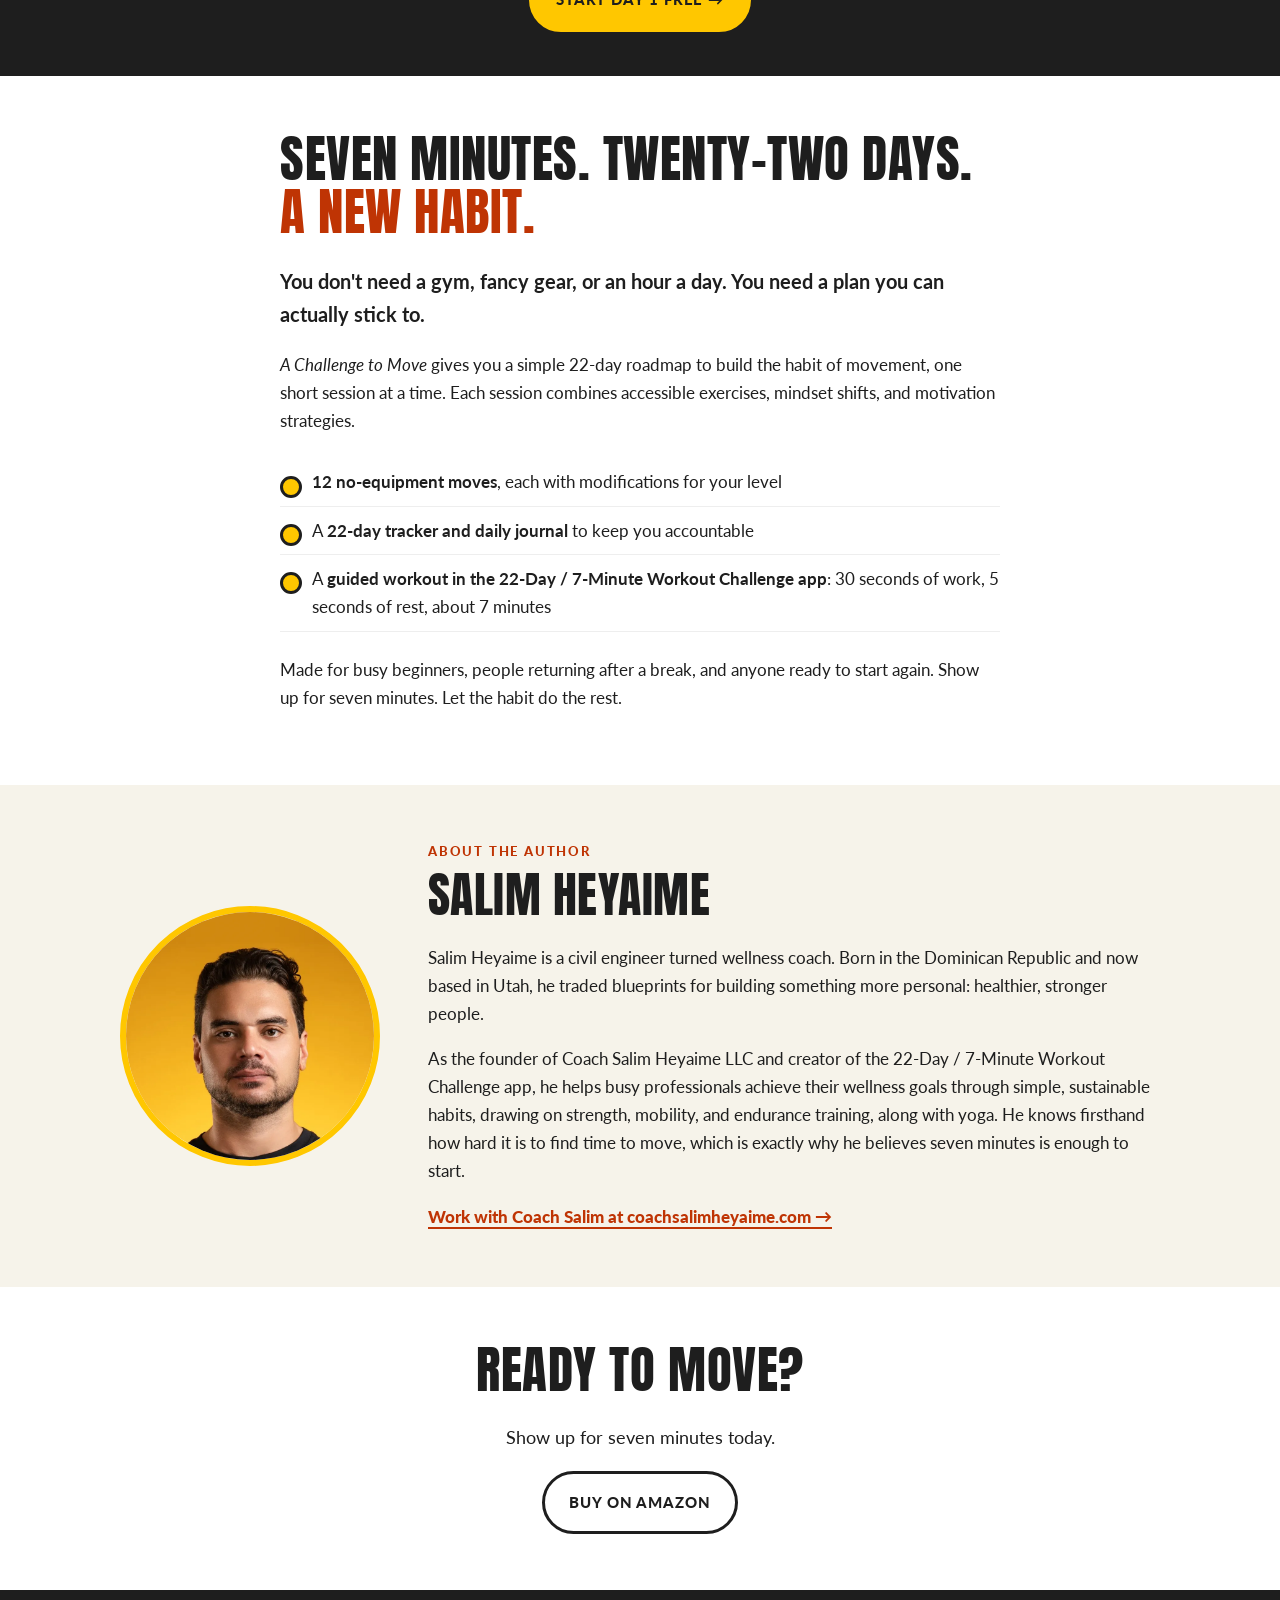
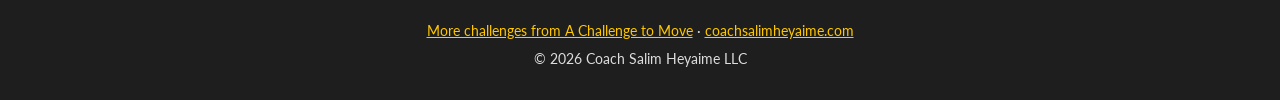
==== commit 3cd55045: "Rename app to "22-Day / 7-Minute Workout Challenge" (preview, not merged)" ====
--- a/index.html
+++ b/index.html
@@ -46,7 +46,7 @@
     <div class="hero-text">
       <p class="eyebrow">A book by Salim Heyaime</p>
       <h1 class="book-title"><span class="title-main"><span>A Challenge</span> <span>to Move</span></span><span class="visually-hidden">: </span><span class="subtitle">Your 22-Day Roadmap to Move Better and Feel Better</span></h1>
-      <p class="app-pitch">Every copy comes with the <strong>22-Day 7-Minute Workout</strong> app: guided exercises and a built-in countdown timer that coach you through every day.</p>
+      <p class="app-pitch">Every copy comes with the <strong><span style="white-space:nowrap">22-Day /</span> <span style="white-space:nowrap">7-Minute</span> Workout Challenge</strong> app: guided exercises and a built-in countdown timer that coach you through every day.</p>
       <p class="tagline">Build the habit of movement with just <strong>7 minutes a day.</strong></p>
       <div class="ctas">
         <a class="btn btn-dark" href="/try/">Try Day 1 free &rarr;</a>
@@ -62,7 +62,7 @@
       <div>
         <p class="eyebrow">New &middot; Companion app</p>
         <h2 id="app-h">Your book comes with an <span class="y">interactive app</span></h2>
-        <p class="app-lede"><em>A Challenge to Move</em> comes with the <strong>22-Day 7-Minute Workout</strong>, an interactive companion app to track your 22-day progress.</p>
+        <p class="app-lede"><em>A Challenge to Move</em> comes with the <strong><span style="white-space:nowrap">22-Day /</span> <span style="white-space:nowrap">7-Minute</span> Workout Challenge</strong>, an interactive companion app to track your 22-day progress.</p>
         <ul class="app-feats">
           <li><b>Guided workouts</b><span>In Salim's recorded voice</span></li>
           <li><b>Calendar check-off</b><span>Mark off each day you complete</span></li>
@@ -100,7 +100,7 @@
     <ul class="features">
       <li><strong>12 no-equipment moves</strong>, each with modifications for your level</li>
       <li>A <strong>22-day tracker and daily journal</strong> to keep you accountable</li>
-      <li>A <strong>guided workout in the 22-Day 7-Minute Workout app</strong>: 30 seconds of work, 5 seconds of rest, about 7 minutes</li>
+      <li>A <strong>guided workout in the <span style="white-space:nowrap">22-Day /</span> <span style="white-space:nowrap">7-Minute</span> Workout Challenge app</strong>: 30 seconds of work, 5 seconds of rest, about 7 minutes</li>
     </ul>
     <p>Made for busy beginners, people returning after a break, and anyone ready to start again. Show up for seven minutes. Let the habit do the rest.</p>
   </section>
@@ -115,7 +115,7 @@
         <p class="eyebrow">About the author</p>
         <h2 id="author-h">Salim Heyaime</h2>
         <p>Salim Heyaime is a civil engineer turned wellness coach. Born in the Dominican Republic and now based in Utah, he traded blueprints for building something more personal: healthier, stronger people.</p>
-        <p>As the founder of Coach Salim Heyaime LLC and creator of the 22-Day 7-Minute Workout app, he helps busy professionals achieve their wellness goals through simple, sustainable habits, drawing on strength, mobility, and endurance training, along with yoga. He knows firsthand how hard it is to find time to move, which is exactly why he believes seven minutes is enough to start.</p>
+        <p>As the founder of Coach Salim Heyaime LLC and creator of the 22-Day / 7-Minute Workout Challenge app, he helps busy professionals achieve their wellness goals through simple, sustainable habits, drawing on strength, mobility, and endurance training, along with yoga. He knows firsthand how hard it is to find time to move, which is exactly why he believes seven minutes is enough to start.</p>
         <a class="text-link" href="https://coachsalimheyaime.com" target="_blank" rel="noopener">Work with Coach Salim at coachsalimheyaime.com &rarr;</a>
       </div>
     </div>
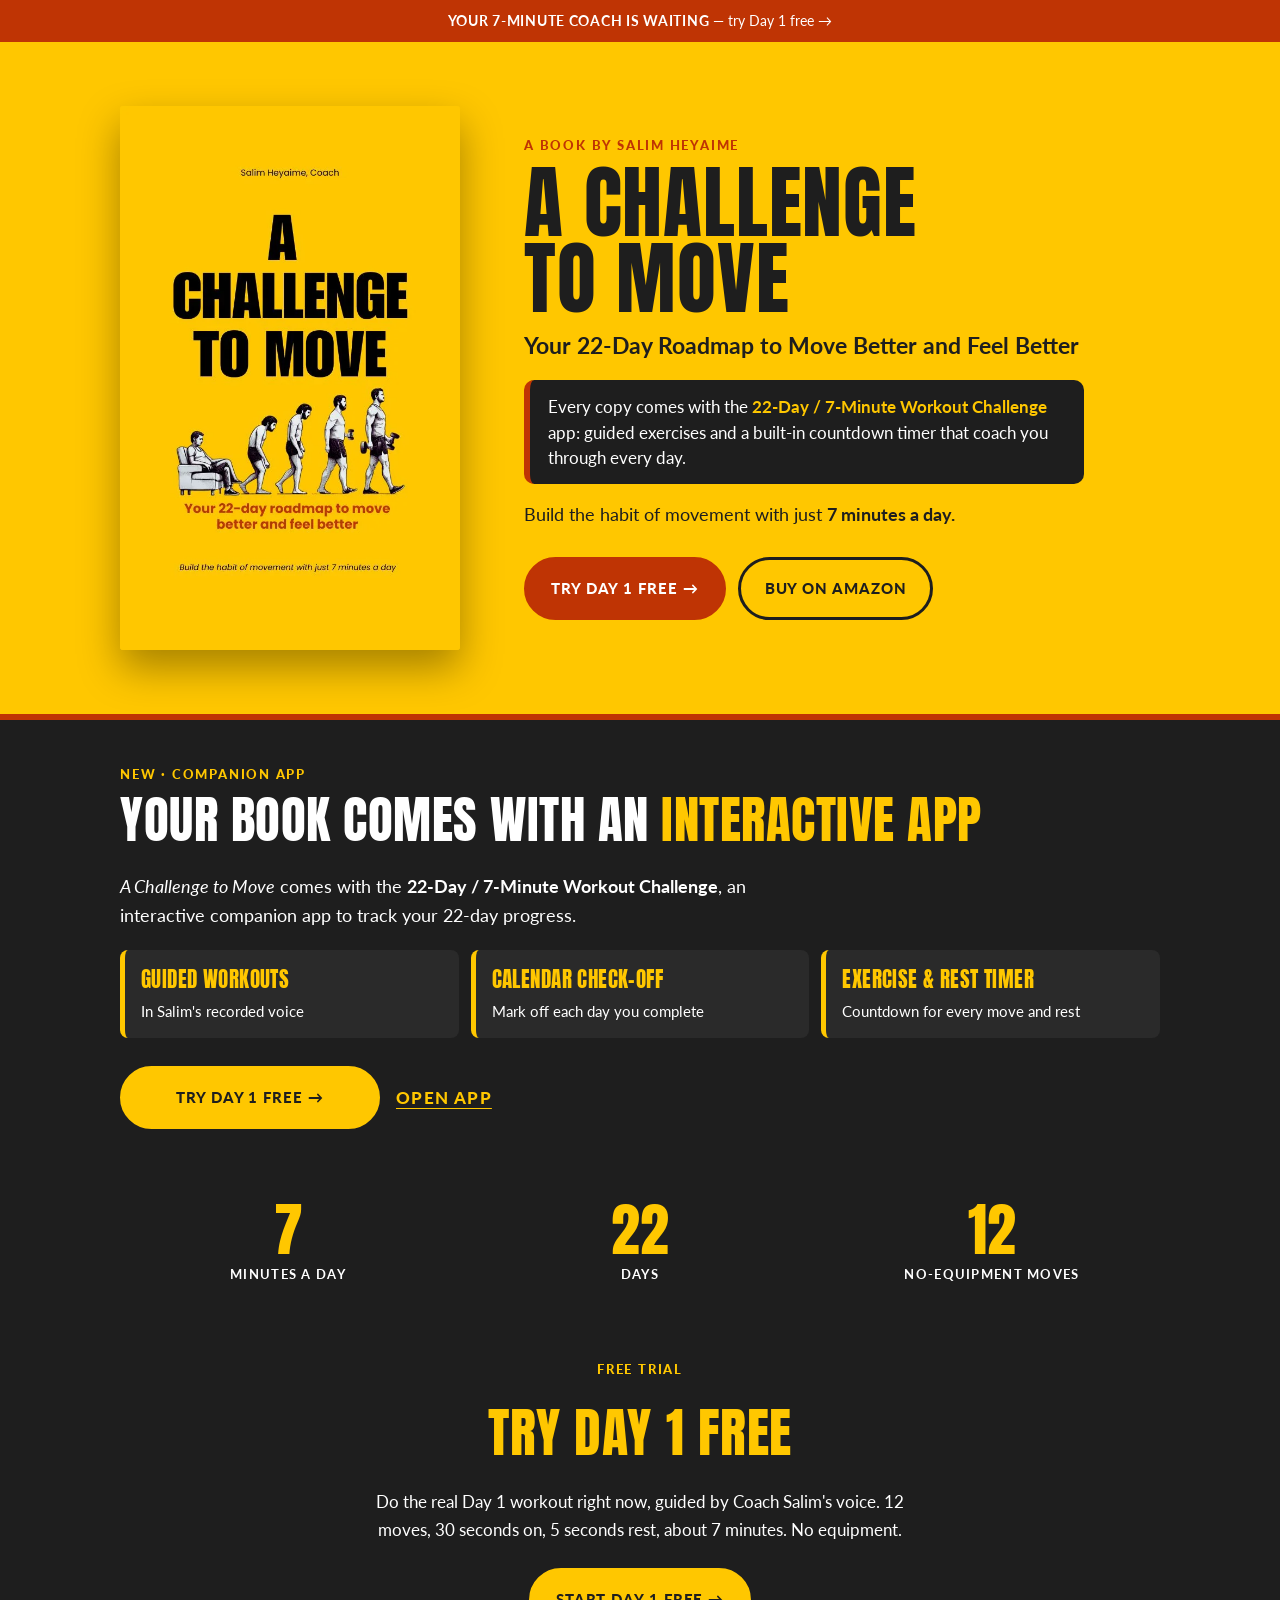
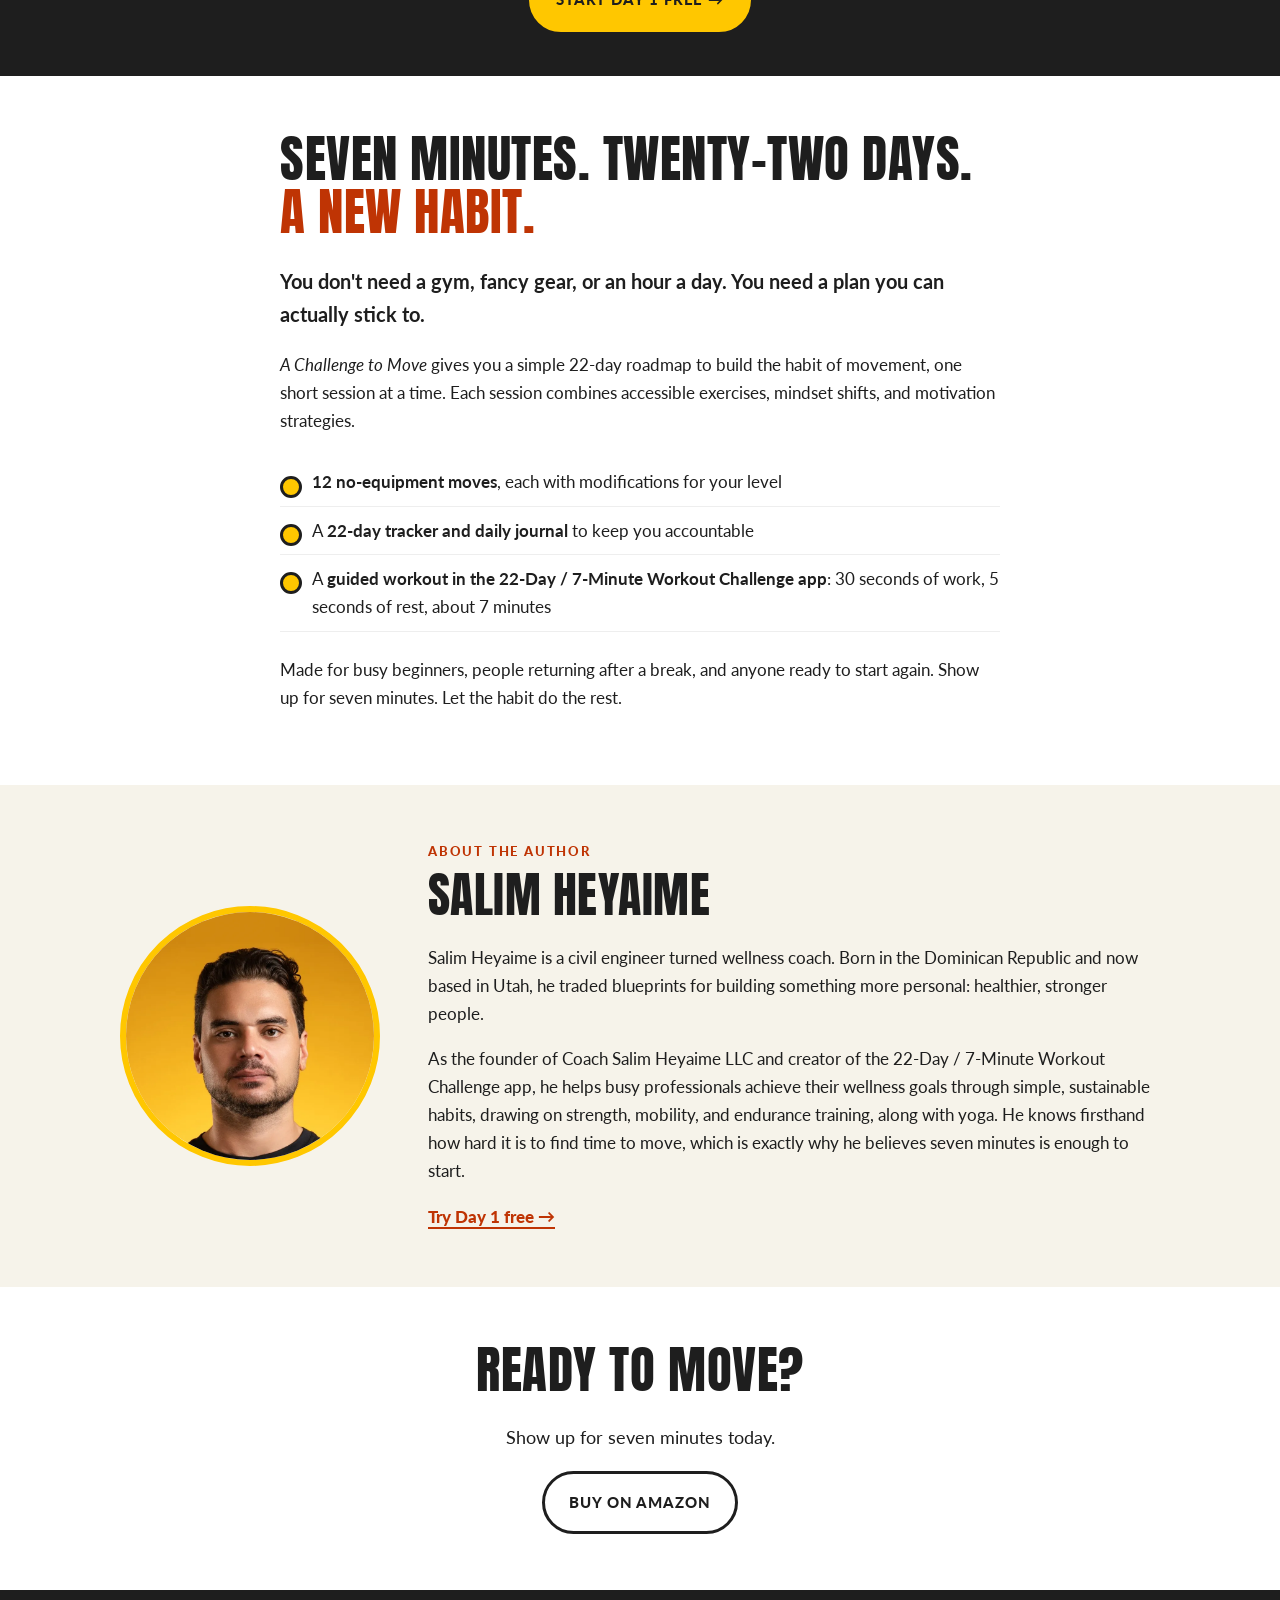
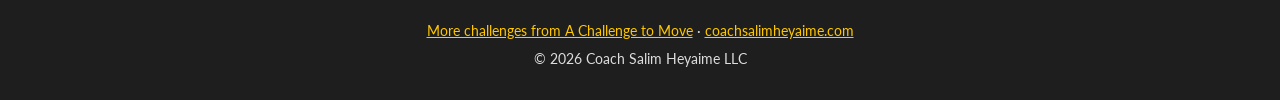
==== commit be613fd8: "Author box: "Work with Coach Salim" link now "Try Day 1 free" to /try/ (preview, book first)" ====
--- a/index.html
+++ b/index.html
@@ -116,7 +116,7 @@
         <h2 id="author-h">Salim Heyaime</h2>
         <p>Salim Heyaime is a civil engineer turned wellness coach. Born in the Dominican Republic and now based in Utah, he traded blueprints for building something more personal: healthier, stronger people.</p>
         <p>As the founder of Coach Salim Heyaime LLC and creator of the 22-Day / 7-Minute Workout Challenge app, he helps busy professionals achieve their wellness goals through simple, sustainable habits, drawing on strength, mobility, and endurance training, along with yoga. He knows firsthand how hard it is to find time to move, which is exactly why he believes seven minutes is enough to start.</p>
-        <a class="text-link" href="https://coachsalimheyaime.com" target="_blank" rel="noopener">Work with Coach Salim at coachsalimheyaime.com &rarr;</a>
+        <a class="text-link" href="/try/">Try Day 1 free &rarr;</a>
       </div>
     </div>
   </section>
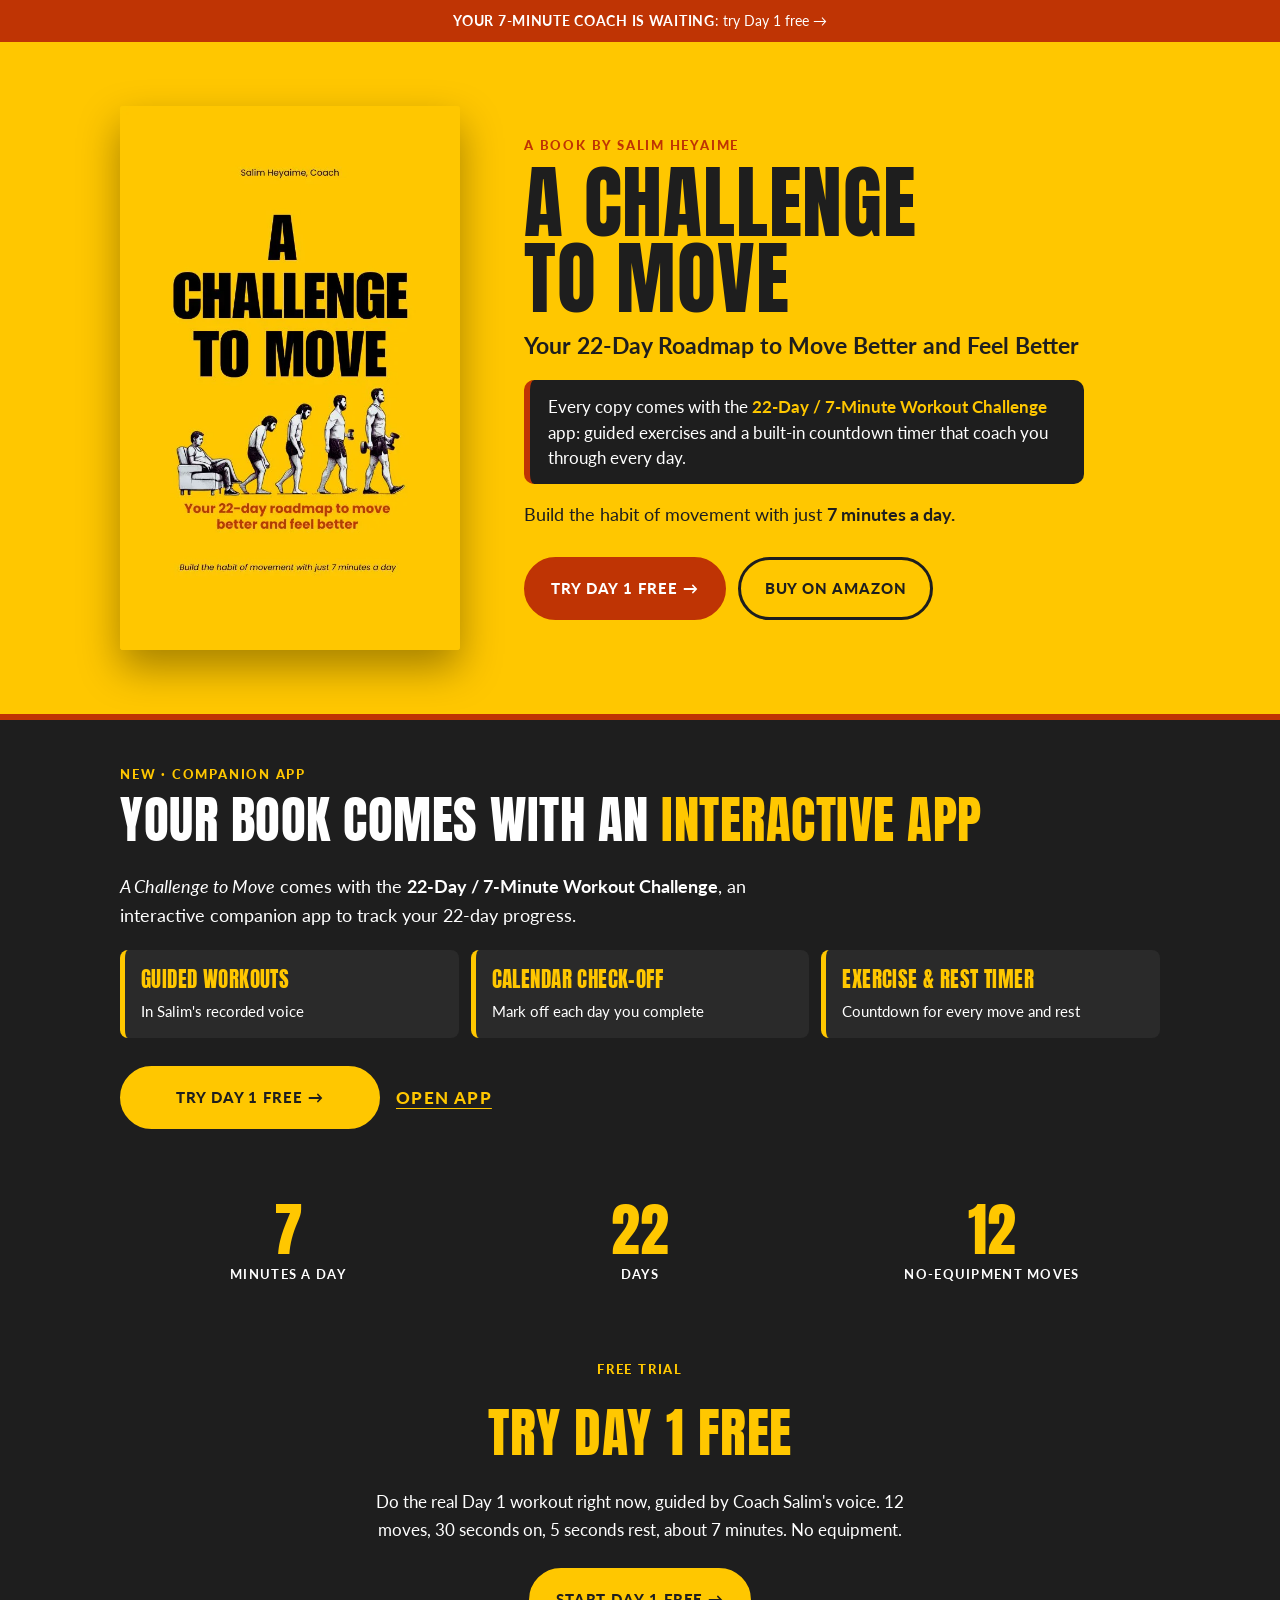
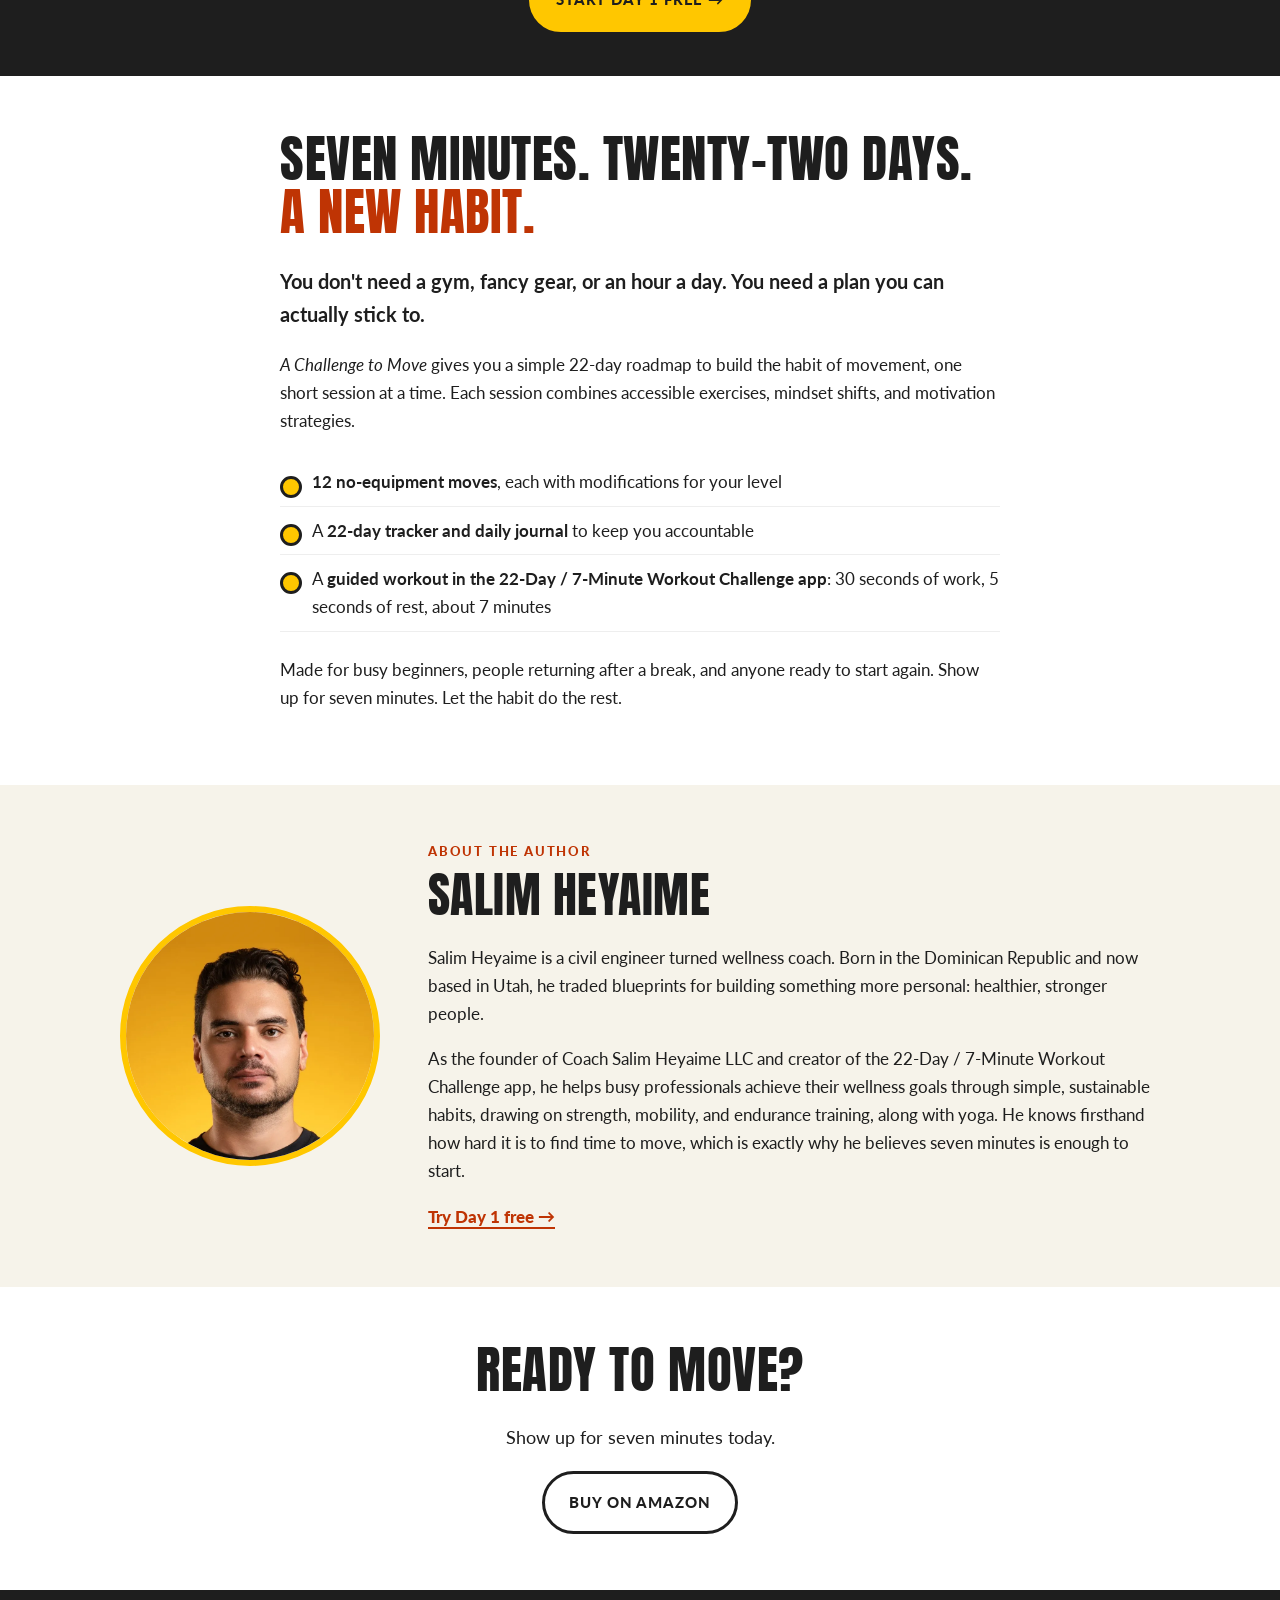
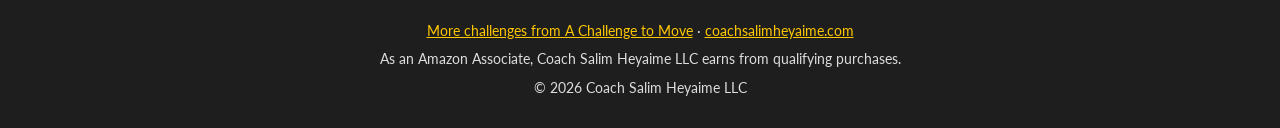
==== commit b7f9c399: "QA: tag Amazon book links, add Associate disclosure, remove em dash in top strip" ====
--- a/index.html
+++ b/index.html
@@ -36,7 +36,7 @@
 </head>
 <body>
 <a class="skip" href="#main">Skip to content</a>
-<a class="try-strip" href="/try/"><strong>Your 7-minute coach is waiting</strong> &mdash; try Day 1 free &rarr;</a>
+<a class="try-strip" href="/try/"><strong>Your 7-minute coach is waiting</strong>: try Day 1 free &rarr;</a>
 <header class="hero">
   <div class="wrap hero-grid">
     <picture class="cover">
@@ -50,7 +50,7 @@
       <p class="tagline">Build the habit of movement with just <strong>7 minutes a day.</strong></p>
       <div class="ctas">
         <a class="btn btn-dark" href="/try/">Try Day 1 free &rarr;</a>
-        <a class="btn btn-secondary" href="https://www.amazon.com/dp/B0HN22P5F4" target="_blank" rel="noopener">Buy on Amazon</a>
+        <a class="btn btn-secondary" href="https://www.amazon.com/dp/B0HN22P5F4?tag=jorgesheyaime-20" target="_blank" rel="noopener">Buy on Amazon</a>
       </div>
     </div>
   </div>
@@ -125,7 +125,7 @@
     <h2 id="final-h">Ready to move?</h2>
     <p>Show up for seven minutes today.</p>
     <div class="ctas center">
-      <a class="btn btn-secondary dark" href="https://www.amazon.com/dp/B0HN22P5F4" target="_blank" rel="noopener">Buy on Amazon</a>
+      <a class="btn btn-secondary dark" href="https://www.amazon.com/dp/B0HN22P5F4?tag=jorgesheyaime-20" target="_blank" rel="noopener">Buy on Amazon</a>
     </div>
   </section>
 </main>
@@ -133,6 +133,7 @@
 <footer class="footer">
   <div class="wrap">
     <p><a href="https://achallengetomove.com" target="_blank" rel="noopener">More challenges from A Challenge to Move</a> · <a href="https://coachsalimheyaime.com" target="_blank" rel="noopener">coachsalimheyaime.com</a></p>
+    <p>As an Amazon Associate, Coach Salim Heyaime LLC earns from qualifying purchases.</p>
     <p>&copy; <span id="yr">2026</span> Coach Salim Heyaime LLC</p>
   </div>
 </footer>
